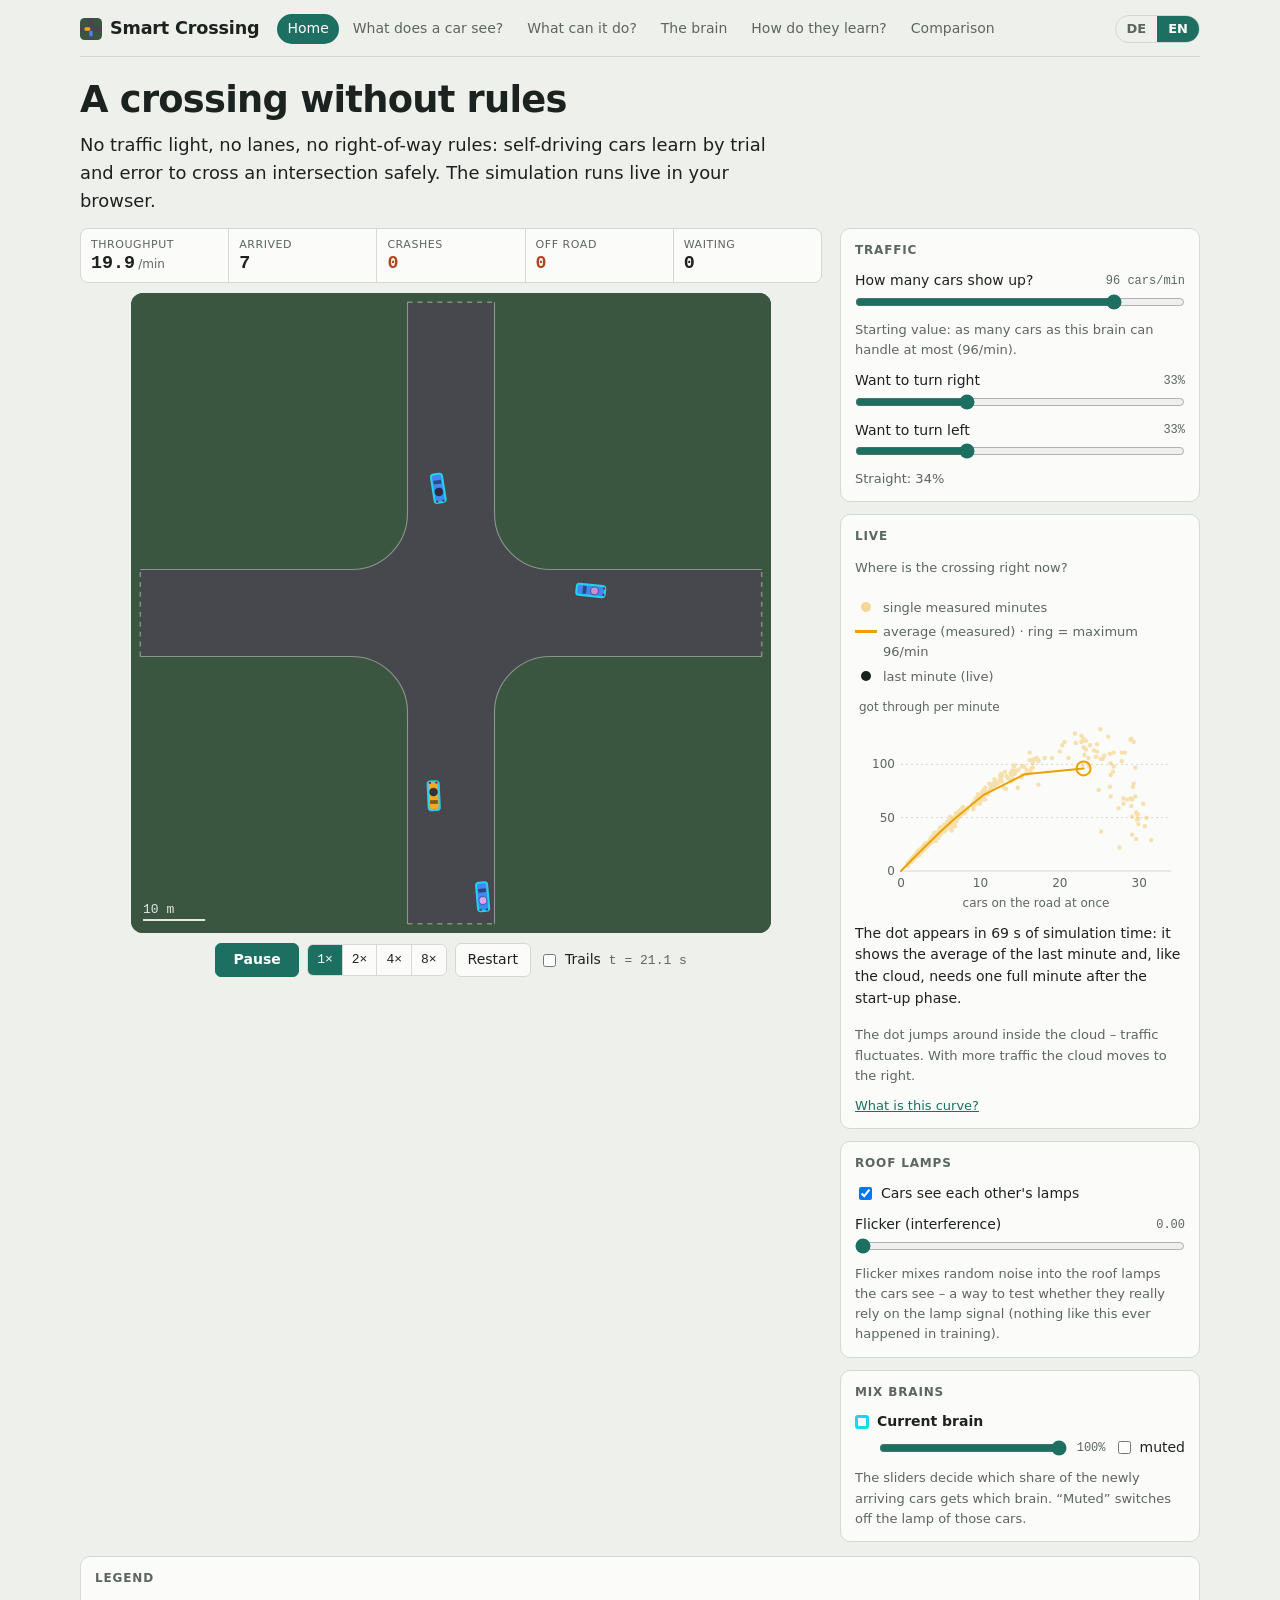
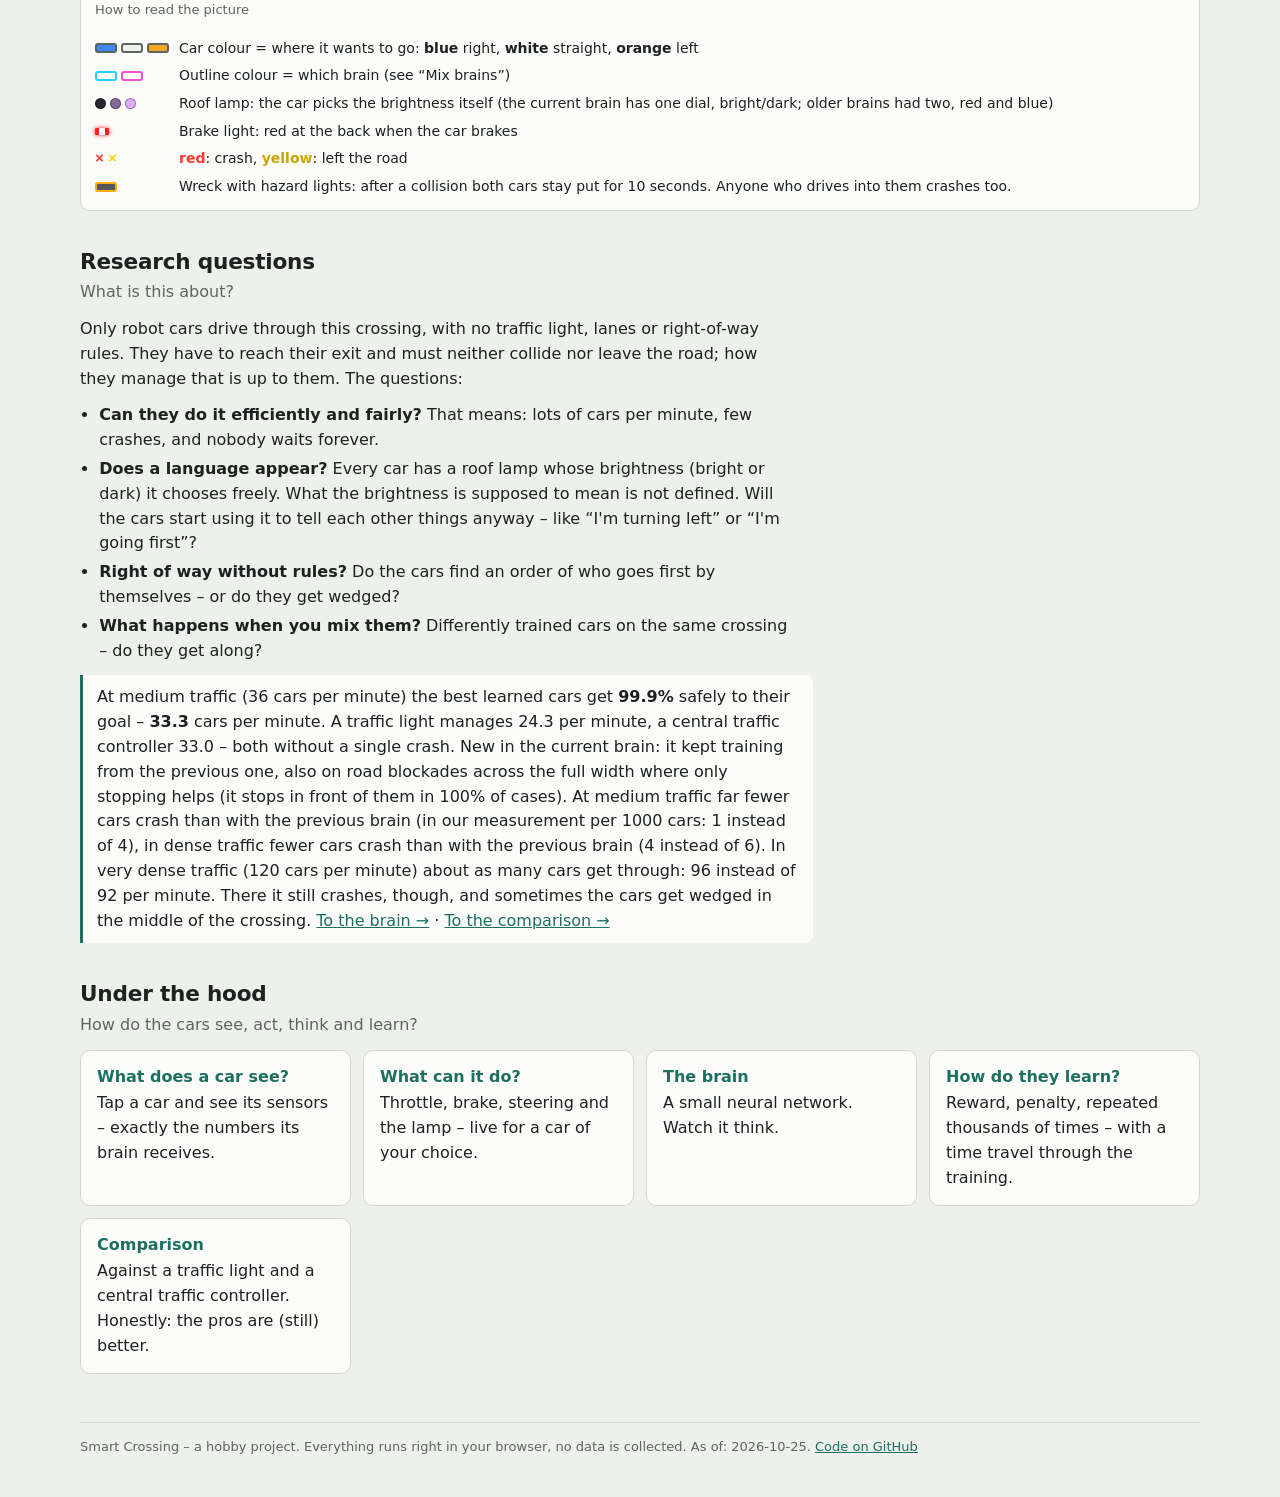
==== site/public/index.html @ 43764f11 "Docs: GRU memory in PLAN (architecture, roadmap B status); site/public rebuilt (memory code in sim.j" ====
<!doctype html>
<html lang="de">
<head>
<meta charset="utf-8">
<meta name="viewport" content="width=device-width, initial-scale=1, viewport-fit=cover">
<title data-i18n="idx.smart-crossing">Smart Crossing</title>
<meta data-i18n-attr="content=idx.meta-eine-kreuzung-ohne" name="description" content="Eine Kreuzung ohne Ampel, ohne Spuren, ohne Regeln: selbstfahrende Autos lernen, wie man heil durchkommt. Live im Browser.">
<link rel="icon" href="favicon.svg" type="image/svg+xml">
<link rel="stylesheet" href="css/site.css?v=57e10591">
</head>
<body data-page="start">
<div class="wrap">
<header class="top"><a class="brand" href="index.html"><svg viewBox="0 0 24 24" aria-hidden="true"><rect width="24" height="24" rx="5" fill="#3b5640"/><path d="M9 0h6v24H9zM0 9h24v6H0z" fill="#46484d"/><rect x="5" y="10.2" width="6" height="3.6" rx="1" fill="#f5a623"/><rect x="10.2" y="14" width="3.6" height="6" rx="1" fill="#4287f5"/></svg>Smart Crossing</a><nav class="nav" aria-label="Seiten" data-i18n-attr="aria-label=nav.aria"><a href="index.html" aria-current="page" data-i18n="nav.index">Start</a><a href="sehen.html" data-i18n="nav.sehen">Was sieht ein Auto?</a><a href="tun.html" data-i18n="nav.tun">Was kann es tun?</a><a href="gehirn.html" data-i18n="nav.gehirn">Das Gehirn</a><a href="lernen.html" data-i18n="nav.lernen">Wie lernen sie?</a><a href="vergleich.html" data-i18n="nav.vergleich">Vergleich</a></nav><div class="lang" role="group" aria-label="Sprache / Language"><button type="button" data-lang="de" aria-pressed="true" lang="de">DE</button><button type="button" data-lang="en" aria-pressed="false" lang="en">EN</button></div></header>
<h1 data-i18n="idx.eine-kreuzung-ohne-regeln">Eine Kreuzung ohne Regeln</h1>
<p data-i18n="idx.keine-ampel-keine-fahrspuren" class="lead">Keine Ampel, keine Fahrspuren, keine Vorfahrtsregeln: Selbstfahrende Autos lernen durch Ausprobieren,
eine Kreuzung heil zu überqueren. Die Simulation läuft live in deinem Browser.</p>

<div class="sim-layout">
  <section data-i18n-attr="aria-label=idx.aria-live-simulation" id="stage" aria-label="Live-Simulation"></section>
  <aside class="panel">
    <div class="group">
      <h3 data-i18n="idx.verkehr">Verkehr</h3>
      <div class="ctl"><label data-i18n="idx.wie-viele-autos-kommen" for="demand">Wie viele Autos kommen?</label><output id="demand-o" for="demand"></output>
        <input type="range" id="demand" min="0" max="0.5" step="0.01" value="0.24"></div>
      <p class="hint" id="demand-opt" hidden></p>
      <div class="ctl"><label data-i18n="idx.wollen-rechts-abbiegen" for="pright">Wollen rechts abbiegen</label><output id="pright-o" for="pright"></output>
        <input type="range" id="pright" min="0" max="100" step="1" value="33"></div>
      <div class="ctl"><label data-i18n="idx.wollen-links-abbiegen" for="pleft">Wollen links abbiegen</label><output id="pleft-o" for="pleft"></output>
        <input type="range" id="pleft" min="0" max="100" step="1" value="33"></div>
      <p class="hint" id="pstraight"></p>
    </div>
    <div class="group" id="fd-live">
      <h3 data-i18n="idx.fd-title">Live</h3>
<p class="sub" data-i18n="idx.fd-sub">Wo steht die Kreuzung gerade?</p>
      <div class="chart-legend fd-legend">
        <span><i class="fd-key-cloud"></i><span data-i18n="idx.fd-leg-cloud">einzelne gemessene Minuten</span></span>
        <span><i class="line-key fd-key-line"></i><span class="fd-leg-text"><span data-i18n="idx.fd-leg-line">Durchschnitt (gemessen)</span><span id="fd-max"></span></span></span>
        <span><i class="fd-key-dot"></i><span data-i18n="idx.fd-leg-dot">letzte Minute (live)</span></span>
      </div>
      <div id="fd-mini"></div>
      <p class="fd-now" id="fd-now" aria-live="off"></p>
      <p data-i18n="idx.fd-hint" class="hint">Der Punkt springt innerhalb der Wolke – Verkehr schwankt. Mit mehr Verkehr wandert die Wolke nach rechts.</p>
      <p class="hint"><a data-i18n="idx.fd-link" href="vergleich.html#fundamental">Was ist das für eine Kurve?</a></p>
    </div>
    <div class="group">
      <h3 data-i18n="idx.dachlampen">Dachlampen</h3>
      <label class="toggle"><input type="checkbox" id="sigon" checked> <span data-i18n="idx.autos-sehen-die-lampen">Autos sehen die Lampen der anderen</span></label>
      <div class="ctl"><label data-i18n="idx.flackern-stoerung" for="noise">Flackern (Störung)</label><output id="noise-o" for="noise"></output>
        <input type="range" id="noise" min="0" max="1" step="0.05" value="0"></div>
      <p data-i18n="idx.flackern-mischt-zufaelliges-rauschen" class="hint">Flackern mischt zufälliges Rauschen in die Dachlampen, die die Autos sehen – so lässt sich testen, ob sie sich wirklich auf das Lampensignal verlassen (im Training kam so etwas nie vor).</p>
    </div>
    <div class="group">
      <h3 data-i18n="idx.gehirne-mischen">Gehirne mischen</h3>
      <div id="types"></div>
      <p data-i18n="idx.die-regler-bestimmen-welcher" class="hint">Die Regler bestimmen, welcher Anteil der neu ankommenden Autos welches Gehirn bekommt. „Stumm“ schaltet die Lampe dieser Autos aus.</p>
    </div>
  </aside>
</div>

<div class="group" style="margin-top:6px">
  <h3 data-i18n="idx.so-liest-du-das">Legende</h3>
<p class="sub" data-i18n="idx.legende-sub">So liest du das Bild</p>
  <div class="legend">
    <span class="key"><span class="carkey" style="background:#4287f5"></span><span class="carkey" style="background:#f0f0f0"></span><span class="carkey" style="background:#f5a623"></span></span>
    <span data-i18n="idx.farbe-des-autos-wohin">Farbe des Autos = wohin es will: <b>blau</b> rechts, <b>weiß</b> geradeaus, <b>orange</b> links</span>
    <span class="key"><span class="carkey" style="background:transparent;border-color:#22d3ee"></span><span class="carkey" style="background:transparent;border-color:#ef4fd0"></span></span>
    <span data-i18n="idx.rahmenfarbe-welches-gehirn-siehe">Rahmenfarbe = welches Gehirn (siehe „Gehirne mischen“)</span>
    <span class="key"><span class="lamp" style="background:rgb(40,40,50)"></span><span class="lamp" style="background:rgb(133,105,153)"></span><span class="lamp" style="background:rgb(225,170,255)"></span></span>
    <span data-i18n="idx.dachlampe-helligkeit-waehlt-das">Dachlampe: Helligkeit wählt das Auto selbst (das aktuelle Gehirn hat einen Regler, hell/dunkel; ältere Gehirne hatten zwei, rot und blau)</span>
    <span class="key"><span class="brakekey"></span></span>
    <span data-i18n="idx.bremslicht-hinten-rot-wenn">Bremslicht: hinten rot, wenn das Auto bremst</span>
    <span class="key"><span class="xmark" style="color:#ff3b30">×</span><span class="xmark" style="color:#ffd60a">×</span></span>
    <span data-i18n="idx.rot-unfall-gelb-von"><b style="color:#ff3b30">rot</b>: Unfall, <b style="color:#c9a400">gelb</b>: von der Straße abgekommen</span>
    <span class="key"><span class="carkey" style="background:#55575c;border-color:#ffab00"></span></span>
    <span data-i18n="idx.wrack-mit-warnblinker-nach">Wrack mit Warnblinker: Nach einem Zusammenstoß bleiben beide Autos 10 Sekunden stehen. Wer hineinfährt, hat selbst einen Unfall.</span>
  </div>
</div>

<h2 data-i18n="idx.worum-geht-s">Forschungsfragen</h2>
<p class="sub" data-i18n="idx.worum-sub">Worum geht es hier?</p>
<p data-i18n="idx.stell-dir-vor-an">Hier fahren ausschließlich Roboterautos durch eine Kreuzung, ohne Ampel, Fahrspuren und Vorfahrtsregeln.
Sie müssen an ihrer Ausfahrt ankommen und dürfen weder zusammenstoßen noch von der Straße abkommen; wie sie das schaffen, entscheiden sie selbst.
Die Fragen dazu:</p>
<ul class="plain">
  <li data-i18n="idx.schaffen-sie-das-effizient"><b>Schaffen sie das effizient und fair?</b> Also: viele Autos pro Minute, wenig Unfälle, und niemand muss ewig warten.</li>
  <li data-i18n="idx.entsteht-eine-sprache-jedes"><b>Entsteht eine Sprache?</b> Jedes Auto hat eine Dachlampe, deren Helligkeit (hell oder dunkel) es frei wählt. Was die Helligkeit bedeuten soll, ist nicht festgelegt.
    Fangen die Autos trotzdem an, sich damit etwas mitzuteilen – etwa „ich biege links ab“ oder „ich fahre zuerst“?</li>
  <li data-i18n="idx.vorfahrt-ohne-regeln-finden"><b>Vorfahrt ohne Regeln?</b> Finden die Autos selbst eine Reihenfolge, wer zuerst fährt – oder verkeilen sie sich?</li>
  <li data-i18n="idx.was-passiert-beim-mischen"><b>Was passiert beim Mischen?</b> Verschieden trainierte Autos auf derselben Kreuzung – vertragen sie sich?</li>
</ul>

<div data-i18n="idx.die-autos-lernen-noch" class="note" id="status">Die Autos lernen noch.</div>

<h2 data-i18n="idx.schau-unter-die-haube">Unter der Haube</h2>
<p class="sub" data-i18n="idx.haube-sub">Wie sehen, handeln, denken und lernen die Autos?</p>
<div class="cards">
  <a data-i18n="idx.was-sieht-ein-auto" class="card" href="sehen.html"><b>Was sieht ein Auto?</b>Tippe ein Auto an und sieh seine Sensoren – genau die Zahlen, die sein Gehirn bekommt.</a>
  <a data-i18n="idx.was-kann-es-tun" class="card" href="tun.html"><b>Was kann es tun?</b>Gas, Bremse, Lenkung und die Lampe – live für ein Auto deiner Wahl.</a>
  <a data-i18n="idx.das-gehirn-ein-kleines" class="card" href="gehirn.html"><b>Das Gehirn</b>Ein kleines neuronales Netz. Sieh zu, wie es denkt.</a>
  <a data-i18n="idx.wie-lernen-sie-belohnung" class="card" href="lernen.html"><b>Wie lernen sie?</b>Belohnung, Strafe, tausendfach wiederholt – mit Zeitreise durchs Training.</a>
  <a data-i18n="idx.vergleich-gegen-ampel-und" class="card" href="vergleich.html"><b>Vergleich</b>Gegen Ampel und zentralen Verkehrsrechner. Ehrlich: Die Profis sind (noch) besser.</a>
</div>
<footer data-i18n="footer">Smart Crossing – ein Hobbyprojekt. Alles läuft direkt in deinem Browser, es werden keine Daten gesammelt. Stand: 2026-10-25. <a href="https://github.com/Sipsipl/smartcrossing">Code auf GitHub</a></footer>
</div>
<script src="data/site-data.js?v=57e10591"></script>
<script src="js/i18n-de.js?v=57e10591"></script>
<script src="js/i18n-en.js?v=57e10591"></script>
<script src="js/i18n.js?v=57e10591"></script>
<script src="js/sim-config.js?v=57e10591"></script>
<script src="js/sim.js?v=57e10591"></script>
<script src="js/crossing.js?v=57e10591"></script>
<script src="js/charts.js?v=57e10591"></script>
<script src="js/fdwindow.js?v=57e10591"></script>
<script src="js/pages.js?v=57e10591"></script>
</body>
</html>
---- site/public/css/site.css ----
/* Smart Crossing website. Plain CSS, system fonts, light + dark. */
:root {
  --bg: #eef0ec;
  --panel: #fbfcfa;
  --fg: #1c221f;
  --muted: #5b665f;
  --line: #d3d9d3;
  --accent: #1d6f62;
  --accent-ink: #ffffff;
  --chip: #e2e7e1;
  --warn: #b4441c;
  --good: #1d7a3a;
  --pos: #2a7fd4;   /* positive activation / weight */
  --neg: #d9731a;   /* negative activation / weight */
  --c1: #2a78d6; --c2: #eb6834; --c3: #1baf7a; --c4: #eda100; --c5: #8a8f8c;
  --font-ui: ui-sans-serif, system-ui, -apple-system, "Segoe UI", Roboto, "Helvetica Neue", Arial, sans-serif;
  --font-num: ui-monospace, "SF Mono", SFMono-Regular, Menlo, Consolas, "Liberation Mono", monospace;
  color-scheme: light;
}
@media (prefers-color-scheme: dark) {
  :root:not([data-theme="light"]) {
    --bg: #121614; --panel: #1a1f1c; --fg: #e3e8e4; --muted: #95a39a; --line: #2b332e;
    --accent: #4fbfa9; --accent-ink: #0d1412; --chip: #252c28; --warn: #f08a5d; --good: #5fcf86;
    --pos: #5aa9ff; --neg: #ff9f4a;
    --c1: #3987e5; --c2: #d95926; --c3: #199e70; --c4: #c98500; --c5: #8a948e;
    color-scheme: dark;
  }
}
:root[data-theme="dark"] {
  --bg: #121614; --panel: #1a1f1c; --fg: #e3e8e4; --muted: #95a39a; --line: #2b332e;
  --accent: #4fbfa9; --accent-ink: #0d1412; --chip: #252c28; --warn: #f08a5d; --good: #5fcf86;
  --pos: #5aa9ff; --neg: #ff9f4a;
  --c1: #3987e5; --c2: #d95926; --c3: #199e70; --c4: #c98500; --c5: #8a948e;
  color-scheme: dark;
}
* { box-sizing: border-box; }
html, body { margin: 0; }
body {
  background: var(--bg); color: var(--fg); font: 16px/1.55 var(--font-ui);
  padding-inline: 16px; padding-block: 0 40px; overflow-x: hidden;
}
a { color: var(--accent); }
.wrap { max-width: 1120px; margin: 0 auto; }
.top { display: flex; flex-wrap: wrap; align-items: center; gap: 6px 18px; padding: 14px 0 12px; border-bottom: 1px solid var(--line); margin-bottom: 22px; }
.brand { font-weight: 700; font-size: 1.1rem; color: var(--fg); text-decoration: none; letter-spacing: -0.01em; display: inline-flex; align-items: center; gap: 8px; }
.brand svg { width: 22px; height: 22px; }
.nav { display: flex; flex-wrap: wrap; gap: 4px; }
.nav a { color: var(--muted); text-decoration: none; padding: 4px 10px; border-radius: 999px; font-size: 14px; white-space: nowrap; }
.nav a:hover { color: var(--fg); background: var(--chip); }
.nav a[aria-current="page"] { background: var(--accent); color: var(--accent-ink); }
.lang { margin-left: auto; order: 2; display: inline-flex; border: 1px solid var(--line); border-radius: 999px; overflow: hidden; }
.lang button { font: inherit; font-size: 13px; font-weight: 600; padding: 3px 11px; border: 0; background: transparent; color: var(--muted); cursor: pointer; }
.lang button:hover { color: var(--fg); background: var(--chip); }
.lang button[aria-pressed="true"] { background: var(--accent); color: var(--accent-ink); }
.lang button:focus-visible { outline: 2px solid var(--accent); outline-offset: -2px; }
@media (max-width: 1000px) { .lang { order: 1; } .nav { order: 2; flex-basis: 100%; } }
h1 { font-size: clamp(1.6rem, 4vw, 2.3rem); line-height: 1.15; margin: 0 0 10px; letter-spacing: -0.02em; text-wrap: balance; }
h2 { font-size: 1.35rem; margin: 34px 0 10px; letter-spacing: -0.01em; text-wrap: balance; }
h3 { font-size: 1.05rem; margin: 18px 0 6px; }
/* short heading + grey one-line subtitle below it (h2 or panel h3 followed by p.sub) */
p.sub { font-size: 1rem; font-weight: 400; font-style: normal; color: var(--muted); margin: 0 0 12px; max-width: 70ch; }
h2:has(+ p.sub) { margin-bottom: 2px; }
.group > h3 + p.sub { font-size: 13px; margin: 2px 0 8px; }
p { margin: 0 0 12px; max-width: 70ch; }
.lead { font-size: 1.12rem; color: var(--fg); max-width: 62ch; }
.muted { color: var(--muted); }
.small { font-size: 14px; }
ul.plain { padding-left: 1.2em; margin: 0 0 12px; max-width: 70ch; }
ul.plain li { margin: 4px 0; }
.card { background: var(--panel); border: 1px solid var(--line); border-radius: 10px; padding: 14px 16px; }
.cards { display: grid; grid-template-columns: repeat(auto-fill, minmax(min(100%, 240px), 1fr)); gap: 12px; margin: 12px 0; }
.cards a.card { text-decoration: none; color: var(--fg); display: block; }
.cards a.card:hover { border-color: var(--accent); }
.cards a.card b { display: block; margin-bottom: 2px; color: var(--accent); }
.note { border-left: 3px solid var(--accent); background: var(--panel); padding: 10px 14px; border-radius: 0 8px 8px 0; margin: 12px 0; max-width: 72ch; }
.note.warn { border-left-color: var(--warn); }
footer { margin-top: 48px; padding-top: 14px; border-top: 1px solid var(--line); color: var(--muted); font-size: 13px; }

/* ---------------------------------------------------------------- live sim */
.sim-layout { display: grid; grid-template-columns: minmax(0, 1fr) 360px; gap: 18px; align-items: start; margin: 14px 0; }
.sim-layout.wide-panel { grid-template-columns: minmax(0, 1fr) minmax(0, 1.05fr); }
@media (max-width: 900px) { .sim-layout, .sim-layout.wide-panel { grid-template-columns: minmax(0, 1fr); } }
.stage { display: grid; gap: 10px; min-width: 0; }
.canvas-box { position: relative; width: 100%; max-width: min(640px, calc(100vh - 150px)); min-width: min(100%, 300px); aspect-ratio: 1; justify-self: center; border-radius: 12px; overflow: hidden; background: #3b5640; touch-action: manipulation; }
.canvas-box canvas { display: block; width: 100%; height: 100%; cursor: pointer; }
.canvas-hint { position: absolute; left: 10px; top: 10px; background: rgba(0, 0, 0, 0.55); color: #fff; font-size: 13px; padding: 4px 9px; border-radius: 6px; pointer-events: none; transition: opacity 0.4s; }
.stats { display: grid; grid-template-columns: repeat(5, minmax(0, 1fr)); gap: 1px; background: var(--line); border: 1px solid var(--line); border-radius: 8px; overflow: hidden; }
@media (max-width: 560px) { .stats { grid-template-columns: repeat(3, minmax(0, 1fr)); } .stats .stat:nth-child(n+4) { display: none; } }
.stat { background: var(--panel); padding: 7px 10px; min-width: 0; }
.stat .k { font-size: 11px; text-transform: uppercase; letter-spacing: 0.05em; color: var(--muted); white-space: nowrap; overflow: hidden; text-overflow: ellipsis; }
.stat .v { font: 600 1.15rem/1.2 var(--font-num); font-variant-numeric: tabular-nums; }
.stat .u { font: 12px var(--font-ui); color: var(--muted); margin-left: 3px; }
.stat.bad .v { color: var(--warn); }
.transport { display: flex; flex-wrap: wrap; align-items: center; gap: 8px; justify-content: center; font-size: 14px; }
button { font: inherit; cursor: pointer; }
.btn { border: 1px solid var(--line); background: var(--panel); color: var(--fg); padding: 5px 12px; border-radius: 6px; font-size: 14px; }
.btn:hover { border-color: var(--muted); }
.btn.primary { background: var(--accent); color: var(--accent-ink); border-color: var(--accent); min-width: 84px; font-weight: 600; }
:focus-visible { outline: 2px solid var(--accent); outline-offset: 2px; }
.seg { display: inline-flex; border: 1px solid var(--line); border-radius: 6px; overflow: hidden; }
.seg input { position: absolute; opacity: 0; pointer-events: none; }
.seg label { padding: 5px 9px; background: var(--panel); border-left: 1px solid var(--line); font-family: var(--font-num); font-size: 13px; cursor: pointer; }
.seg label:first-of-type { border-left: 0; }
.seg input:checked + label { background: var(--accent); color: var(--accent-ink); }
.seg input:focus-visible + label { outline: 2px solid var(--accent); outline-offset: -2px; }
.clock { font: 13px var(--font-num); color: var(--muted); font-variant-numeric: tabular-nums; min-width: 8ch; }
.toggle { display: inline-flex; align-items: center; gap: 6px; color: var(--fg); font-size: 14px; cursor: pointer; }
.panel { display: grid; gap: 12px; min-width: 0; }
.group { background: var(--panel); border: 1px solid var(--line); border-radius: 10px; padding: 12px 14px; display: grid; gap: 10px; min-width: 0; }
.group > h3, .group-title { font-size: 12px; text-transform: uppercase; letter-spacing: 0.07em; color: var(--muted); margin: 0; font-weight: 600; }
.ctl { display: grid; grid-template-columns: minmax(0, 1fr) auto; gap: 2px 8px; align-items: center; font-size: 14px; }
.ctl output { font: 12px var(--font-num); color: var(--muted); font-variant-numeric: tabular-nums; }
.ctl input[type="range"] { grid-column: 1 / -1; width: 100%; accent-color: var(--accent); margin: 0; }
.hint { font-size: 13px; color: var(--muted); margin: 0; }
.type { display: grid; grid-template-columns: 14px minmax(0, 1fr); gap: 4px 8px; align-items: center; padding-top: 8px; border-top: 1px solid var(--line); font-size: 14px; }
.type:first-of-type { border-top: 0; padding-top: 0; }
.swatch { width: 14px; height: 14px; border-radius: 3px; border: 3px solid; background: transparent; }
.tname { font-weight: 600; overflow: hidden; text-overflow: ellipsis; white-space: nowrap; }
.type .row2 { grid-column: 2 / -1; display: flex; align-items: center; gap: 8px; }
.type input[type="range"] { flex: 1; min-width: 0; accent-color: var(--accent); }
.type output { font: 12px var(--font-num); color: var(--muted); width: 4ch; text-align: right; }
.type .meta { grid-column: 2 / -1; font: 12px var(--font-num); color: var(--muted); }
.legend { display: grid; grid-template-columns: auto minmax(0, 1fr); gap: 6px 10px; align-items: center; font-size: 14px; }
.key { display: inline-flex; gap: 4px; align-items: center; }
.carkey { width: 22px; height: 10px; border-radius: 3px; display: inline-block; border: 2px solid var(--muted); }
.lamp { width: 11px; height: 11px; border-radius: 50%; display: inline-block; border: 1px solid rgba(0,0,0,0.35); vertical-align: -1px; }
.brakekey { width: 14px; height: 7px; display: inline-block; vertical-align: 0; background: linear-gradient(90deg, #ff1f1f 0 30%, transparent 30% 70%, #ff1f1f 70%); box-shadow: 0 0 4px #ff2a2a; border-radius: 1px; }
.xmark { font: 700 15px var(--font-num); line-height: 1; }
.line-key { display: inline-block; width: 22px; height: 0; border-top: 3px solid; vertical-align: middle; }
.line-key.dash { border-top-style: dashed; }

/* ---------------------------------------------------------------- selected car panels */
.sel-head { display: flex; align-items: center; gap: 10px; flex-wrap: wrap; }
.sel-head .carbadge { width: 30px; height: 14px; border-radius: 4px; border: 3px solid; flex: none; }
.sel-head b { font-size: 15px; }
.fate { font-size: 13px; color: var(--muted); min-height: 1.2em; }
.fate.ok { color: var(--good); } .fate.bad { color: var(--warn); }
.obs-grid { display: grid; gap: 10px; }
.obs-group { display: grid; gap: 3px; }
.obs-group .gname { font-size: 13px; font-weight: 650; display: flex; align-items: baseline; gap: 6px; }
.obs-group .gname .n { font: 11px var(--font-num); color: var(--muted); font-weight: 400; }
.orow { display: grid; grid-template-columns: minmax(0, 1fr) 76px 64px; gap: 8px; align-items: center; font-size: 13px; }
.orow .lab { overflow: hidden; text-overflow: ellipsis; white-space: nowrap; color: var(--muted); }
.orow .val { font: 12px var(--font-num); text-align: right; font-variant-numeric: tabular-nums; white-space: nowrap; }
.mini { position: relative; height: 8px; background: var(--chip); border-radius: 4px; overflow: hidden; }
.mini i { position: absolute; top: 0; bottom: 0; background: var(--accent); }
.mini::after { content: ""; position: absolute; left: 50%; top: 0; bottom: 0; width: 1px; background: var(--muted); opacity: 0.6; }
.ntable { width: 100%; border-collapse: collapse; font-size: 12.5px; table-layout: fixed; }
.ntable th, .ntable td { padding: 3px 4px; text-align: right; border-bottom: 1px solid var(--line); font-variant-numeric: tabular-nums; overflow: hidden; text-overflow: ellipsis; white-space: nowrap; }
.ntable th:first-child, .ntable td:first-child { text-align: left; color: var(--muted); width: 44%; }
.ntable td { font-family: var(--font-num); font-size: 11.5px; }
.ntable td.none { color: var(--muted); }
.orow.unused, .ntable tr.unused { opacity: 0.5; }
.orow.unused .small { color: var(--muted); font-size: 11px; white-space: nowrap; }
.unseen { display: grid; gap: 6px; font-size: 14px; }
.unseen div { display: grid; grid-template-columns: 22px 1fr; gap: 6px; }
.unseen .x { color: var(--warn); font-weight: 700; }

/* output bars */
.outs { display: grid; gap: 14px; }
.out .top-row { display: flex; justify-content: space-between; align-items: baseline; gap: 8px; font-size: 14px; }
.out .top-row b { font-weight: 650; }
.out .phys { font: 12px var(--font-num); color: var(--muted); text-align: right; }
.bar { position: relative; height: 22px; background: var(--chip); border-radius: 6px; overflow: hidden; margin-top: 4px; }
.bar i { position: absolute; top: 0; bottom: 0; background: var(--accent); border-radius: 2px; }
.bar::after { content: ""; position: absolute; left: 50%; top: 0; bottom: 0; width: 2px; margin-left: -1px; background: var(--fg); opacity: 0.35; }
.bar .tick { position: absolute; top: -2px; bottom: -2px; width: 3px; margin-left: -1.5px; background: var(--fg); border-radius: 2px; }
.bar-ends { display: flex; justify-content: space-between; font-size: 11.5px; color: var(--muted); margin-top: 2px; }
.lampbox { display: flex; align-items: center; gap: 10px; font-size: 14px; }
.lampbox .big { width: 34px; height: 34px; border-radius: 50%; border: 2px solid rgba(0,0,0,0.35); flex: none; }
canvas.hist { width: 100%; height: 120px; display: block; }

/* brain */
.brain-box { position: relative; width: 100%; }
.brain-box canvas { width: 100%; display: block; }
.tip { font: 13px var(--font-num); color: var(--muted); min-height: 1.4em; }

/* charts */
.chart { width: 100%; height: auto; display: block; overflow: visible; }
.chart text { fill: var(--muted); font: 12px var(--font-ui); }
.chart .axis { stroke: var(--line); }
.chart .grid { stroke: var(--line); stroke-dasharray: 2 3; }
.chart .sep { stroke: var(--muted); stroke-dasharray: 3 3; opacity: 0.7; }
.chart .sep-label { font-size: 11px; }
.chart-legend { display: flex; flex-wrap: wrap; gap: 6px 16px; font-size: 14px; margin: 6px 0 2px; }
.chart-legend span { display: inline-flex; align-items: center; gap: 6px; }
.tablewrap { overflow-x: auto; max-width: 100%; }
table.data { border-collapse: collapse; font-size: 14px; min-width: 100%; }
table.data th, table.data td { padding: 6px 10px; border-bottom: 1px solid var(--line); text-align: right; white-space: nowrap; font-variant-numeric: tabular-nums; }
table.data th:first-child, table.data td:first-child { text-align: left; }
table.data thead th { font-size: 12px; text-transform: uppercase; letter-spacing: 0.05em; color: var(--muted); font-weight: 600; }
table.data tr.grp th { text-align: left; font-size: 13px; font-weight: 650; padding-top: 12px; }

/* time travel */
.tt { display: grid; gap: 8px; }
.tt input[type="range"] { width: 100%; accent-color: var(--accent); }
.tt-ticks { display: flex; justify-content: space-between; font: 12px var(--font-num); color: var(--muted); }
.tt-ticks button { border: 0; background: none; color: inherit; padding: 2px; font: inherit; }
.tt-ticks button[aria-pressed="true"] { color: var(--accent); font-weight: 700; }
.tt-now { font-size: 15px; }
.tt-now b { color: var(--accent); }
.method-tabs { display: inline-flex; gap: 6px; flex-wrap: wrap; }

/* diagrams */
.diagram { width: 100%; max-width: 640px; height: auto; display: block; margin: 8px 0 14px; }
.diagram text { fill: var(--fg); font: 15px var(--font-ui); }
.diagram .sub { fill: var(--muted); font-size: 12.5px; }
.diagram .box { fill: var(--panel); stroke: var(--line); stroke-width: 1.5; }
.diagram .arrow { stroke: var(--accent); stroke-width: 2.5; fill: none; }
.diagram .head { fill: var(--accent); }
.two { display: grid; grid-template-columns: repeat(auto-fit, minmax(min(100%, 320px), 1fr)); gap: 16px; }

.chart-wrap { position: relative; }
.chart-tip { position: absolute; pointer-events: none; background: var(--panel); border: 1px solid var(--line); border-radius: 6px; padding: 5px 8px; font-size: 13px; box-shadow: 0 2px 8px rgba(0,0,0,0.12); white-space: nowrap; display: none; z-index: 2; }
.chart-tip .row { display: flex; gap: 6px; align-items: center; }
.chart-tip i { width: 10px; height: 3px; display: inline-block; }

.narrow-only { display: none; }
@media (max-width: 560px) { .wide-only { display: none; } .narrow-only { display: block; max-width: 340px; } }

/* side-by-side replays ("Vergleich") */
.rp-ctl { display: flex; flex-wrap: wrap; gap: 8px; align-items: center; margin: 8px 0 10px; font-size: 14px; }
.rp-grid { display: grid; grid-template-columns: repeat(3, minmax(0, 1fr)); gap: 10px; }
.rp { margin: 0; min-width: 0; display: grid; gap: 4px; align-content: start; }
.rp-box { position: relative; width: 100%; aspect-ratio: 1; border-radius: 10px; overflow: hidden; background: #3b5640; }
.rp-box canvas { display: block; width: 100%; height: 100%; }
.rp-name { font-weight: 650; font-size: 14px; overflow-wrap: anywhere; hyphens: auto; }
.rp-stats { display: flex; flex-wrap: wrap; gap: 0 10px; font-size: 13px; color: var(--muted); }
.rp-stats b { font: 600 15px var(--font-num); color: var(--fg); font-variant-numeric: tabular-nums; }
.rp-stats .bad.on b { color: var(--warn); }
@media (max-width: 560px) { .rp-grid { gap: 6px; } .rp-name { font-size: 13px; } .rp-stats { font-size: 12px; } }

/* learning curve: numbered phase markers */
.chart .phase circle { fill: var(--panel); stroke: var(--fg); stroke-width: 1.5; }
.chart .phase text { fill: var(--fg); font: 700 11px var(--font-ui); }
ol.phases { list-style: none; padding: 0; margin: 6px 0 12px; max-width: 72ch; display: grid; gap: 4px; }
ol.phases li { display: grid; grid-template-columns: 22px minmax(0, 1fr); gap: 6px; align-items: baseline; }
ol.phases .num { display: inline-grid; place-items: center; width: 19px; height: 19px; border-radius: 50%; border: 1.5px solid var(--fg); font: 700 11px var(--font-ui); }
.num-inline { display: inline-grid; place-items: center; width: 17px; height: 17px; border-radius: 50%; border: 1.5px solid currentColor; font: 700 10.5px var(--font-ui); vertical-align: 1px; }
.chart .band { fill: var(--fg); opacity: 0.045; }
.chart .band-label { font-size: 12px; font-weight: 600; }
ol.phases li.world { display: block; font-weight: 650; margin-top: 6px; color: var(--muted); }

/* reward scale (lernen.html) */
.reward { max-width: 720px; }
#reward-note { max-width: 70ch; }
.rw-row { display: grid; grid-template-columns: minmax(0, 15em) 1fr 8em; gap: 4px 10px; align-items: center; padding: 5px 0; border-bottom: 1px solid var(--line); }
.rw-row .lbl { font-size: 14px; }
.rw-row .lbl small { display: block; color: var(--muted); font-size: 12px; }
.rw-row .val { font-family: var(--font-num); font-size: 13px; text-align: right; white-space: nowrap; }
.rw-track { position: relative; height: 16px; }
.rw-track::before { content: ""; position: absolute; top: -3px; bottom: -3px; left: var(--zero); width: 1px; background: var(--muted); }
.rw-bar { position: absolute; top: 2px; height: 12px; border-radius: 3px; }
.rw-bar.pos { background: var(--good); } .rw-bar.neg { background: var(--warn); }
.rw-bar.soft { opacity: 0.45; }
.rw-bar.help { background: repeating-linear-gradient(45deg, var(--good) 0 3px, transparent 3px 6px); border: 1px solid var(--good); }
.rw-row .val.pos { color: var(--good); } .rw-row .val.neg { color: var(--warn); }
.rw-ex { display: grid; grid-template-columns: repeat(auto-fit, minmax(min(100%, 280px), 1fr)); gap: 12px; margin-top: 14px; }
.rw-ex .card { padding: 10px 14px; }
.rw-ex h3 { margin: 0 0 6px; font-size: 15px; }
.rw-ex .ln { display: flex; justify-content: space-between; gap: 10px; font-size: 14px; padding: 2px 0; }
.rw-ex .ln span:last-child { font-family: var(--font-num); }
.rw-ex .ln.tot { border-top: 1px solid var(--fg); margin-top: 4px; padding-top: 4px; font-weight: 700; }
.rw-ex .pos { color: var(--good); } .rw-ex .neg { color: var(--warn); }
@media (max-width: 560px) {
  .rw-row { grid-template-columns: 1fr 8em; }
  .rw-row .rw-track { grid-column: 1 / -1; grid-row: 2; }
  .rw-row .val { grid-row: 1; grid-column: 2; }
}

/* "Das Gehirn": set / attention brain diagram (brain.js SetView) and the brain picker */
.setnet { display: block; margin: 0 auto; max-width: 100%; touch-action: manipulation; }
.setnet text { font-family: ui-sans-serif, system-ui, sans-serif; user-select: none; }
.setnet text.halo { paint-order: stroke; stroke: var(--panel); stroke-width: 4px; stroke-linejoin: round; }
.setnet [data-id] { cursor: pointer; }
.brain-pick { display: flex; flex-wrap: wrap; align-items: center; gap: 8px; margin: 6px 0 0; }
.legend [hidden], .brain-pick[hidden], #setnet[hidden] { display: none !important; }

/* /gehirn: enlarged network (default on wide screens; the toggle goes back to the side-by-side layout) */
.brain-head { display: flex; align-items: center; justify-content: space-between; gap: 10px; flex-wrap: wrap; }
.brain-head #selhead { min-width: 0; flex: 1; }
#brain-big { display: none; }
@media (min-width: 901px) { #brain-big { display: inline-block; } }
@media (min-width: 901px) {
  .sim-layout.big, .sim-layout.wide-panel.big { grid-template-columns: minmax(0, 1fr); }
  .sim-layout.big #stage { max-width: 760px; margin: 0 auto; width: 100%; }
}

/* fundamental diagram: ringed maxima + live dot on the start page */
.chart .peak-label { font-size: 11px; font-weight: 600; fill: var(--fg); }
.chart .live-dot { transition: transform 0.45s linear, opacity 0.3s; pointer-events: none; }
.chart .live-dot .halo { fill: var(--fg); opacity: 0.25; }
.chart .curve-label, .chart .live-label { font-size: 11px; font-weight: 600; paint-order: stroke; stroke: var(--panel); stroke-width: 3px; stroke-linejoin: round; }
.chart .curve-label { fill: var(--c4); font-style: italic; }
.chart .live-label { fill: var(--fg); }
.chart .live-trail circle { fill: var(--fg); }
.chart .cloud circle { pointer-events: none; }
.chart .live-dot .halo { transform-box: fill-box; transform-origin: center; animation: fd-pulse 2s ease-out infinite; }
@keyframes fd-pulse { 0% { transform: scale(0.7); opacity: 0.35; } 100% { transform: scale(1.7); opacity: 0; } }
@media (prefers-reduced-motion: reduce) { .chart .live-dot .halo { animation: none; } }
.fd-legend { font-size: 13px; color: var(--muted); gap: 4px 14px; margin: 2px 0 4px; }
.fd-legend > span { align-items: flex-start; }
.fd-legend .fd-leg-text, .fd-legend .fd-leg-text span { display: inline; }
.fd-key-line { border-color: var(--c4); margin-top: 8px; flex: none; }
.fd-key-cloud { width: 10px; height: 10px; border-radius: 50%; background: var(--c4); opacity: 0.4; margin: 4px 6px 0 6px; flex: none; }
.fd-key-dot { width: 10px; height: 10px; border-radius: 50%; background: var(--fg); margin: 4px 6px 0 6px; flex: none; }
.chart .live-dot .core { fill: var(--fg); stroke: var(--panel); stroke-width: 2; }
.fd-now { margin: 2px 0 6px; font-size: 14px; min-height: 1.4em; font-variant-numeric: tabular-nums; }
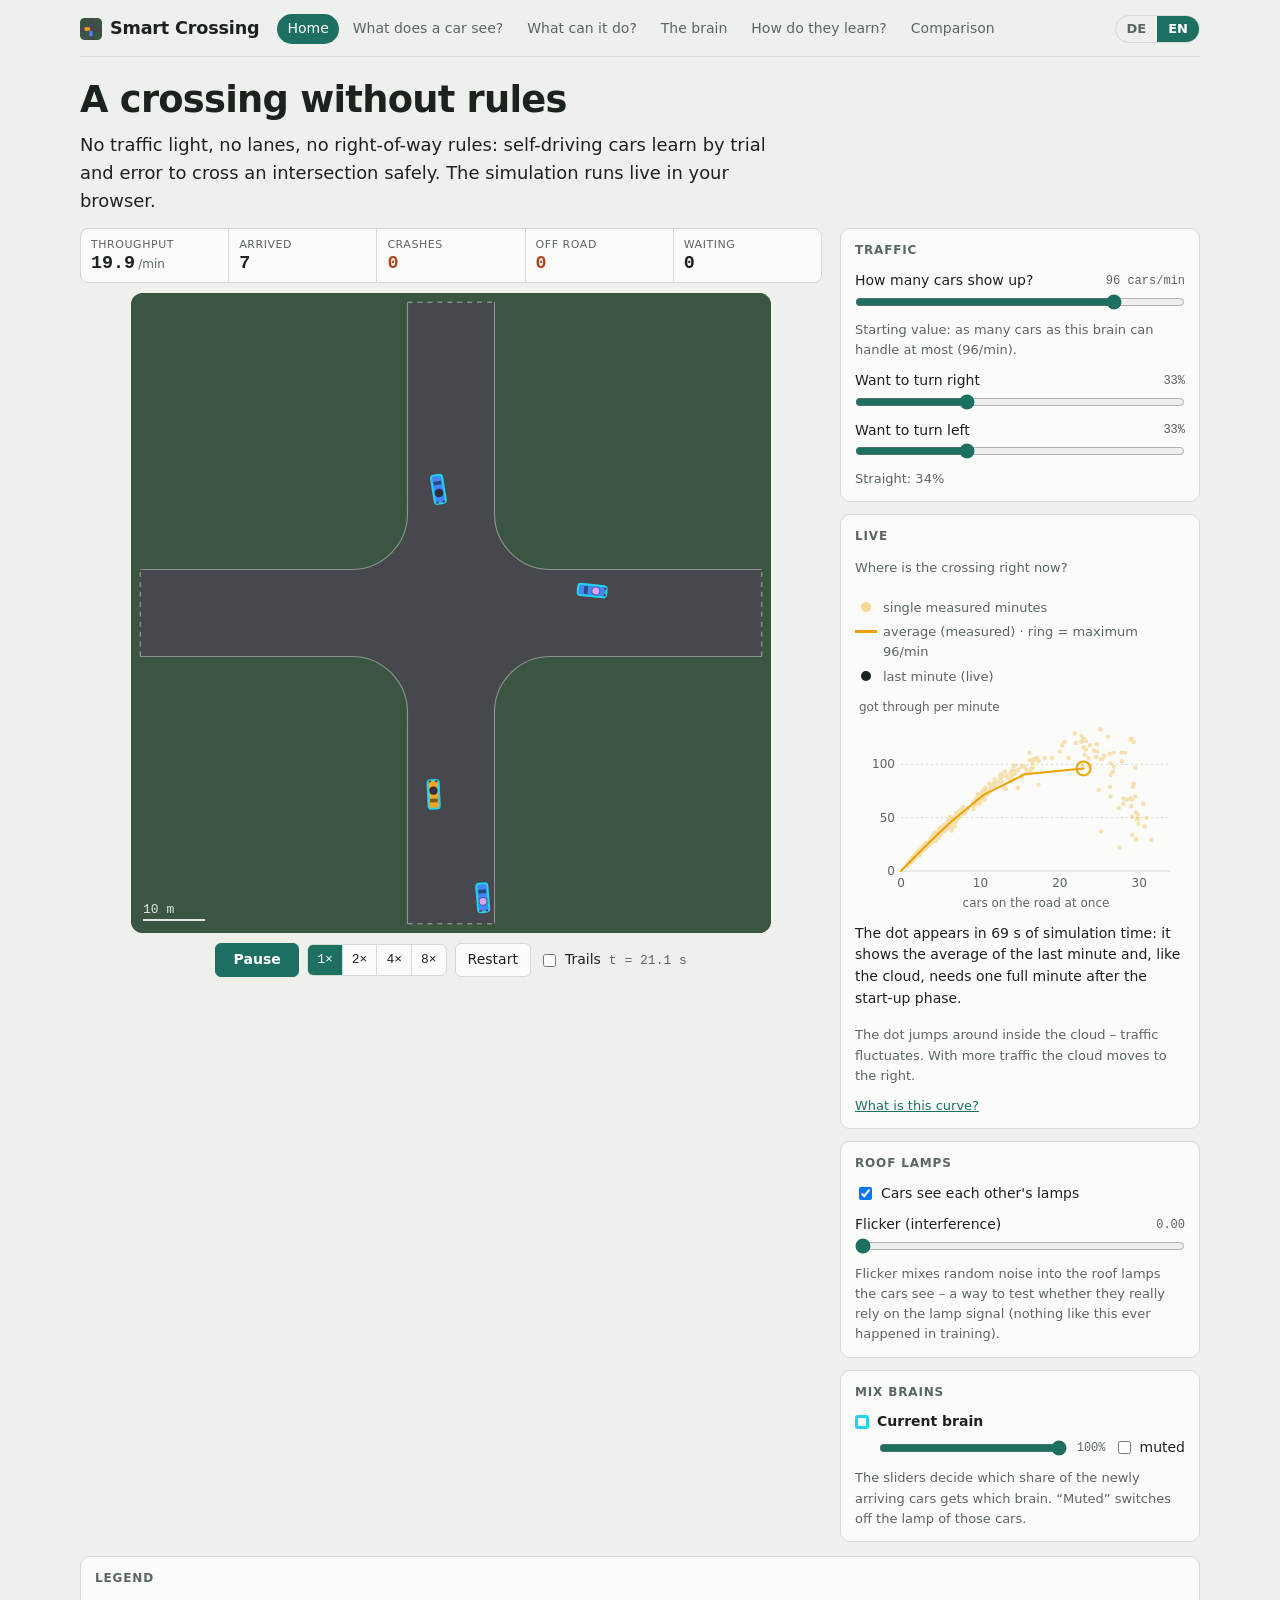
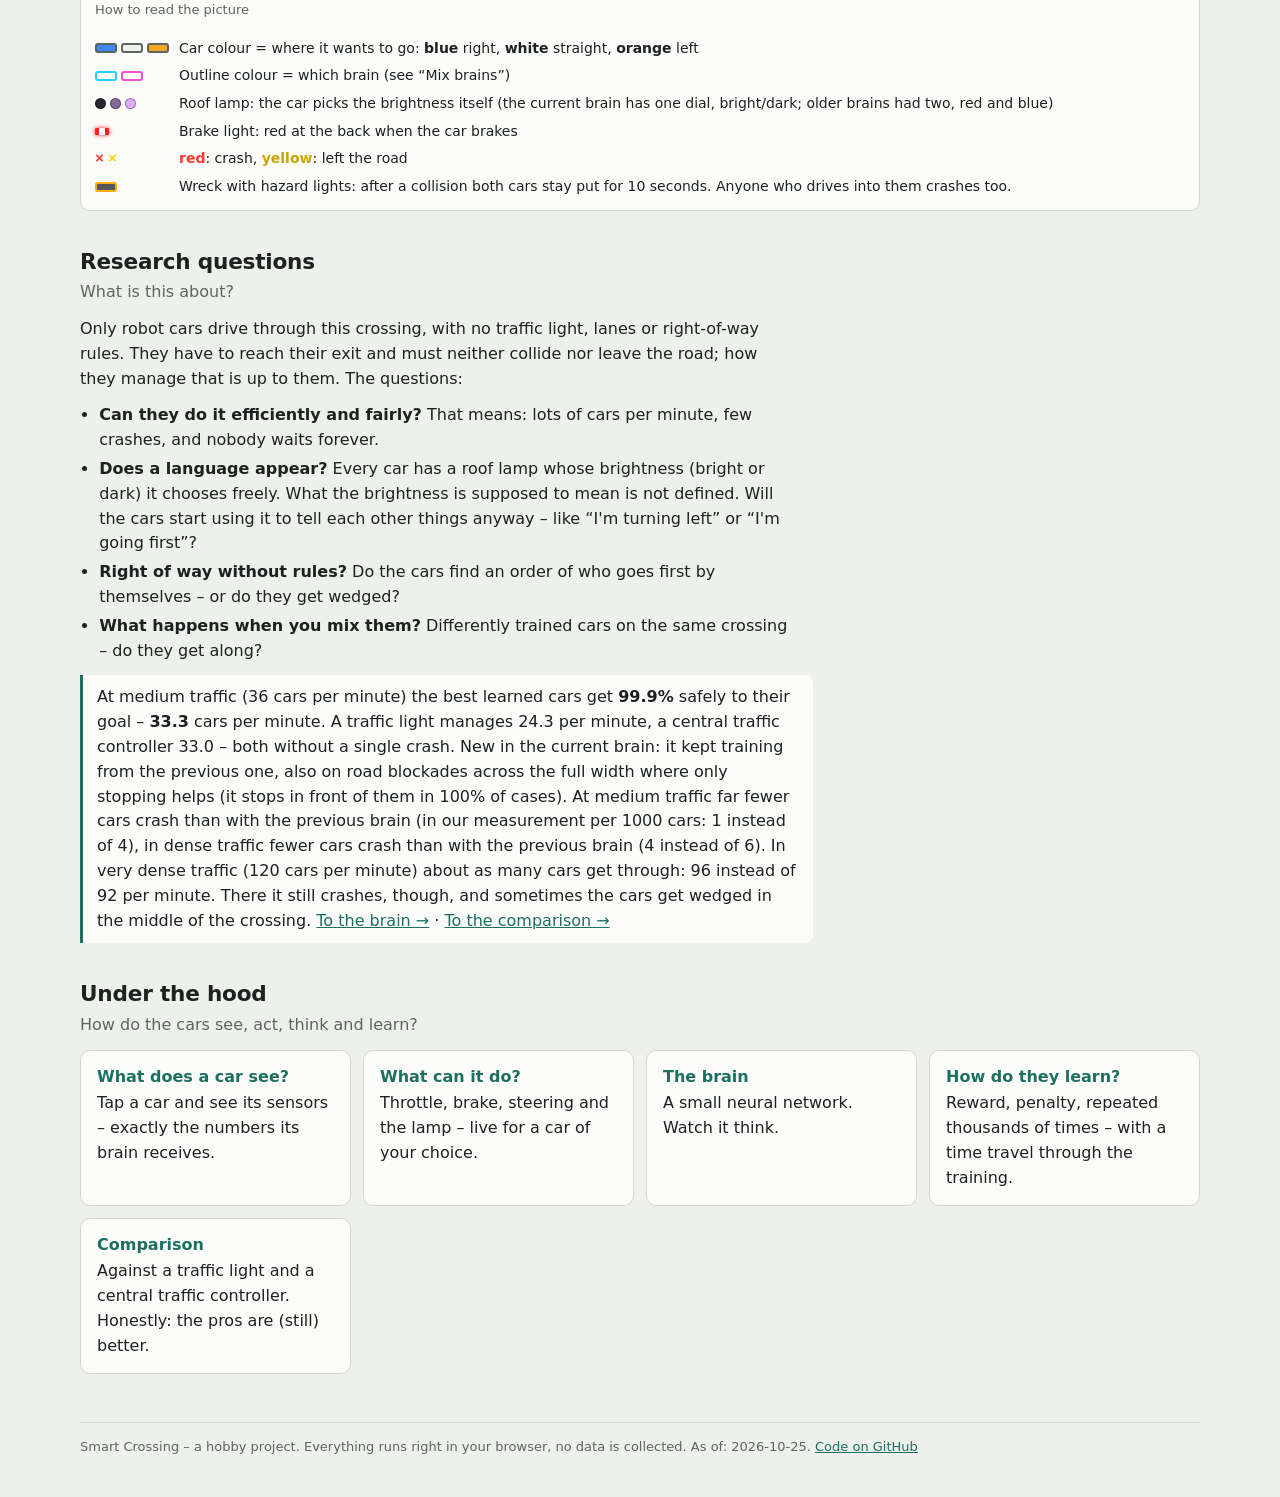
==== commit e93632cb: "Merge pull request #14 from Sipsipl/coordinator/refactor4 Aufräumen 4: Module aufgeteilt, eine Fahre" ====
--- a/site/public/index.html
+++ b/site/public/index.html
@@ -6,7 +6,7 @@
 <title data-i18n="idx.smart-crossing">Smart Crossing</title>
 <meta data-i18n-attr="content=idx.meta-eine-kreuzung-ohne" name="description" content="Eine Kreuzung ohne Ampel, ohne Spuren, ohne Regeln: selbstfahrende Autos lernen, wie man heil durchkommt. Live im Browser.">
 <link rel="icon" href="favicon.svg" type="image/svg+xml">
-<link rel="stylesheet" href="css/site.css?v=57e10591">
+<link rel="stylesheet" href="css/site.css?v=b31580dc">
 </head>
 <body data-page="start">
 <div class="wrap">
@@ -102,15 +102,15 @@
 </div>
 <footer data-i18n="footer">Smart Crossing – ein Hobbyprojekt. Alles läuft direkt in deinem Browser, es werden keine Daten gesammelt. Stand: 2026-10-25. <a href="https://github.com/Sipsipl/smartcrossing">Code auf GitHub</a></footer>
 </div>
-<script src="data/site-data.js?v=57e10591"></script>
-<script src="js/i18n-de.js?v=57e10591"></script>
-<script src="js/i18n-en.js?v=57e10591"></script>
-<script src="js/i18n.js?v=57e10591"></script>
-<script src="js/sim-config.js?v=57e10591"></script>
-<script src="js/sim.js?v=57e10591"></script>
-<script src="js/crossing.js?v=57e10591"></script>
-<script src="js/charts.js?v=57e10591"></script>
-<script src="js/fdwindow.js?v=57e10591"></script>
-<script src="js/pages.js?v=57e10591"></script>
+<script src="data/site-data.js?v=b31580dc"></script>
+<script src="js/i18n-de.js?v=b31580dc"></script>
+<script src="js/i18n-en.js?v=b31580dc"></script>
+<script src="js/i18n.js?v=b31580dc"></script>
+<script src="js/sim-config.js?v=b31580dc"></script>
+<script src="js/sim.js?v=b31580dc"></script>
+<script src="js/crossing.js?v=b31580dc"></script>
+<script src="js/charts.js?v=b31580dc"></script>
+<script src="js/fdwindow.js?v=b31580dc"></script>
+<script src="js/pages.js?v=b31580dc"></script>
 </body>
 </html>
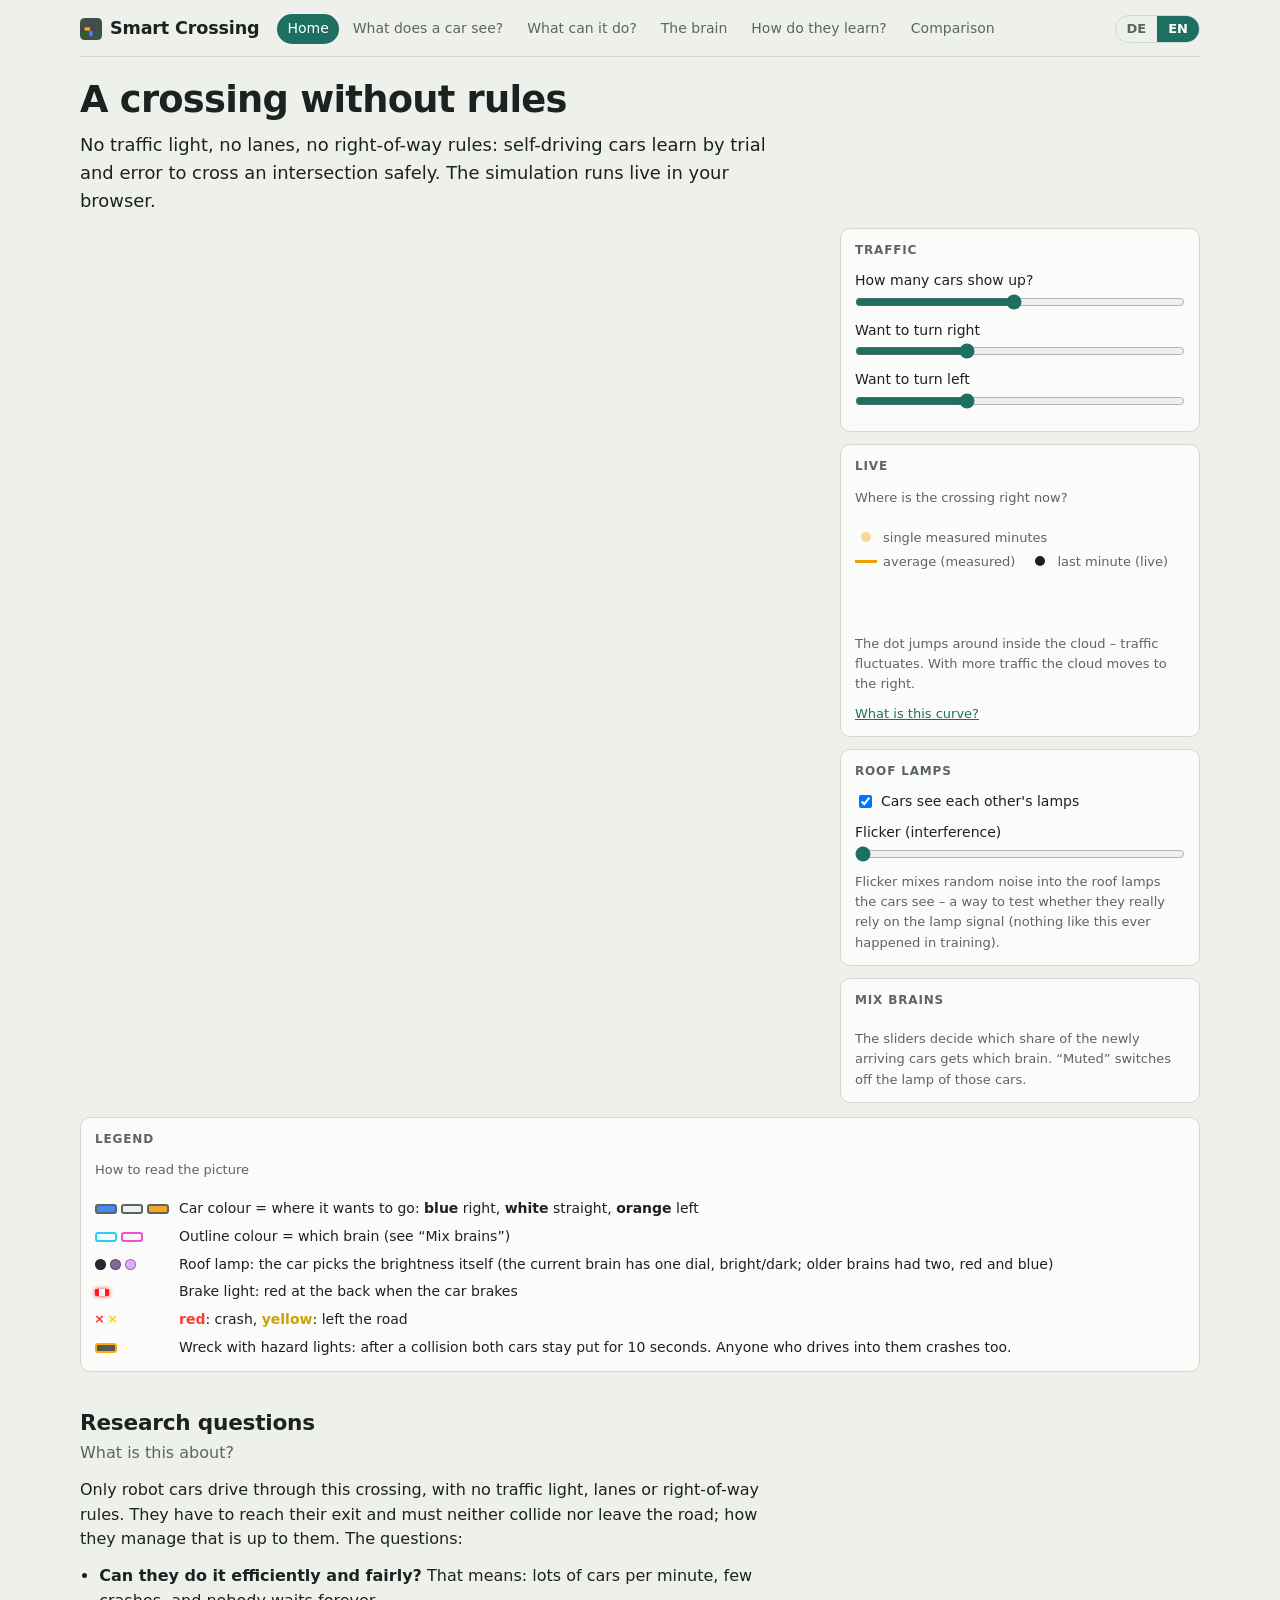
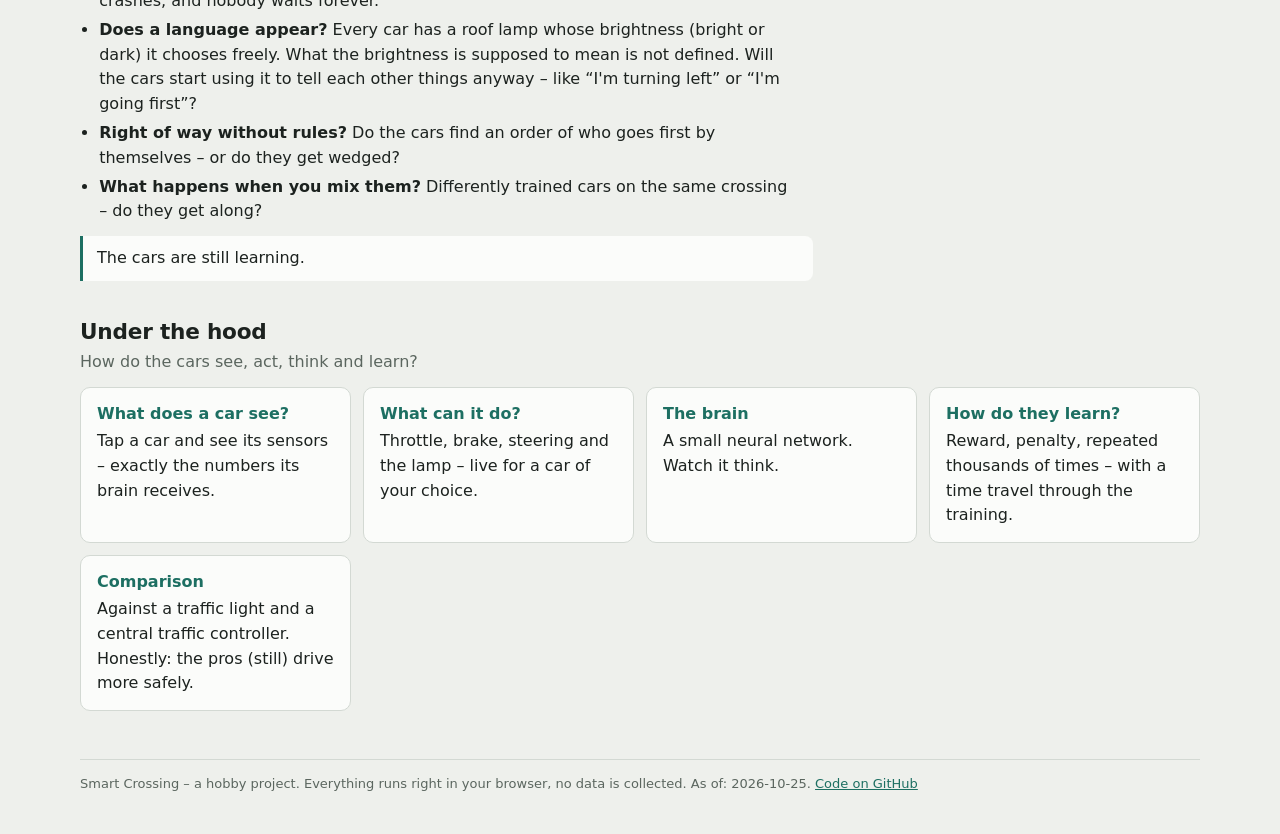
==== commit 36d712c1: "Site: new main brain r8_M_s1@1398 (previous r7_DOB_s1@1050), fundamental + cloud on report seeds, me" ====
--- a/site/public/index.html
+++ b/site/public/index.html
@@ -6,7 +6,7 @@
 <title data-i18n="idx.smart-crossing">Smart Crossing</title>
 <meta data-i18n-attr="content=idx.meta-eine-kreuzung-ohne" name="description" content="Eine Kreuzung ohne Ampel, ohne Spuren, ohne Regeln: selbstfahrende Autos lernen, wie man heil durchkommt. Live im Browser.">
 <link rel="icon" href="favicon.svg" type="image/svg+xml">
-<link rel="stylesheet" href="css/site.css?v=b31580dc">
+<link rel="stylesheet" href="css/site.css?v=46c57a95">
 </head>
 <body data-page="start">
 <div class="wrap">
@@ -98,19 +98,19 @@
   <a data-i18n="idx.was-kann-es-tun" class="card" href="tun.html"><b>Was kann es tun?</b>Gas, Bremse, Lenkung und die Lampe – live für ein Auto deiner Wahl.</a>
   <a data-i18n="idx.das-gehirn-ein-kleines" class="card" href="gehirn.html"><b>Das Gehirn</b>Ein kleines neuronales Netz. Sieh zu, wie es denkt.</a>
   <a data-i18n="idx.wie-lernen-sie-belohnung" class="card" href="lernen.html"><b>Wie lernen sie?</b>Belohnung, Strafe, tausendfach wiederholt – mit Zeitreise durchs Training.</a>
-  <a data-i18n="idx.vergleich-gegen-ampel-und" class="card" href="vergleich.html"><b>Vergleich</b>Gegen Ampel und zentralen Verkehrsrechner. Ehrlich: Die Profis sind (noch) besser.</a>
+  <a data-i18n="idx.vergleich-gegen-ampel-und" class="card" href="vergleich.html"><b>Vergleich</b>Gegen Ampel und zentralen Verkehrsrechner. Ehrlich: Die Profis fahren (noch) sicherer.</a>
 </div>
 <footer data-i18n="footer">Smart Crossing – ein Hobbyprojekt. Alles läuft direkt in deinem Browser, es werden keine Daten gesammelt. Stand: 2026-10-25. <a href="https://github.com/Sipsipl/smartcrossing">Code auf GitHub</a></footer>
 </div>
-<script src="data/site-data.js?v=b31580dc"></script>
-<script src="js/i18n-de.js?v=b31580dc"></script>
-<script src="js/i18n-en.js?v=b31580dc"></script>
-<script src="js/i18n.js?v=b31580dc"></script>
-<script src="js/sim-config.js?v=b31580dc"></script>
-<script src="js/sim.js?v=b31580dc"></script>
-<script src="js/crossing.js?v=b31580dc"></script>
-<script src="js/charts.js?v=b31580dc"></script>
-<script src="js/fdwindow.js?v=b31580dc"></script>
-<script src="js/pages.js?v=b31580dc"></script>
+<script src="data/site-data.js?v=46c57a95"></script>
+<script src="js/i18n-de.js?v=46c57a95"></script>
+<script src="js/i18n-en.js?v=46c57a95"></script>
+<script src="js/i18n.js?v=46c57a95"></script>
+<script src="js/sim-config.js?v=46c57a95"></script>
+<script src="js/sim.js?v=46c57a95"></script>
+<script src="js/crossing.js?v=46c57a95"></script>
+<script src="js/charts.js?v=46c57a95"></script>
+<script src="js/fdwindow.js?v=46c57a95"></script>
+<script src="js/pages.js?v=46c57a95"></script>
 </body>
 </html>
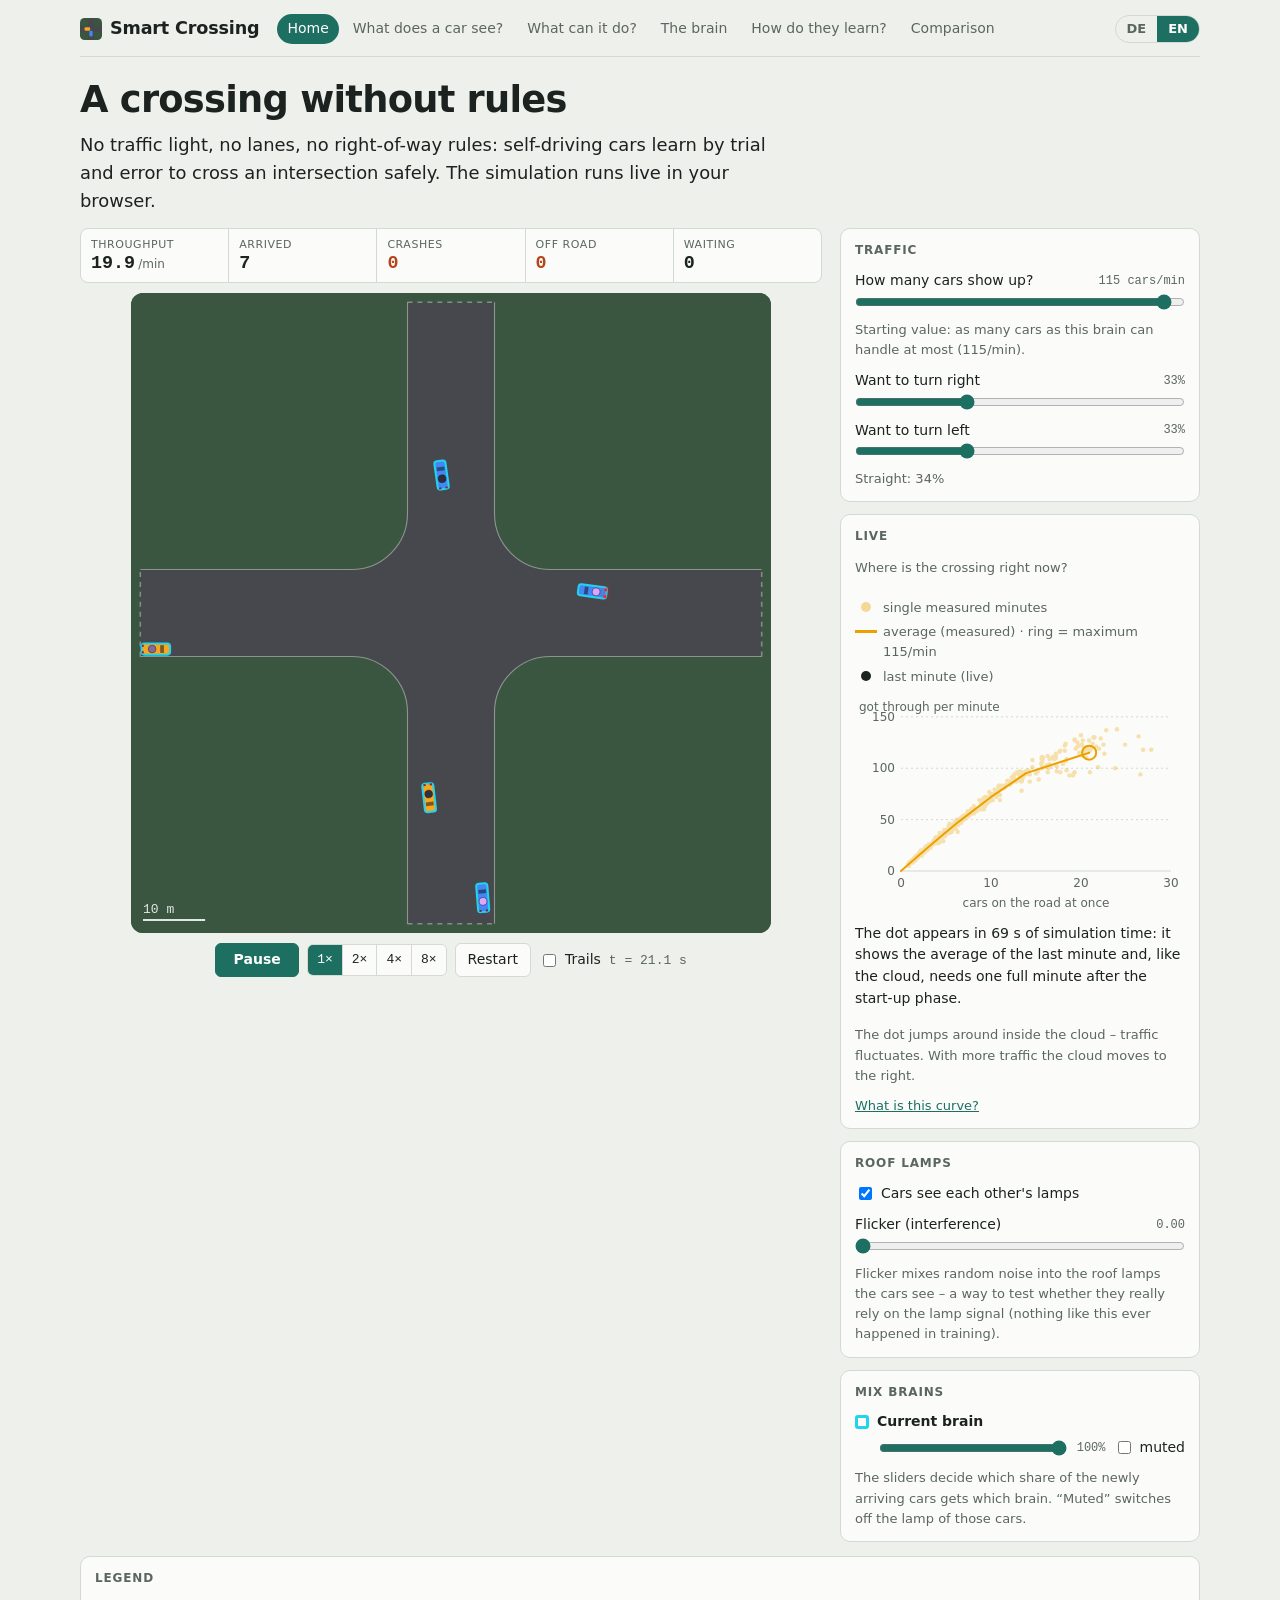
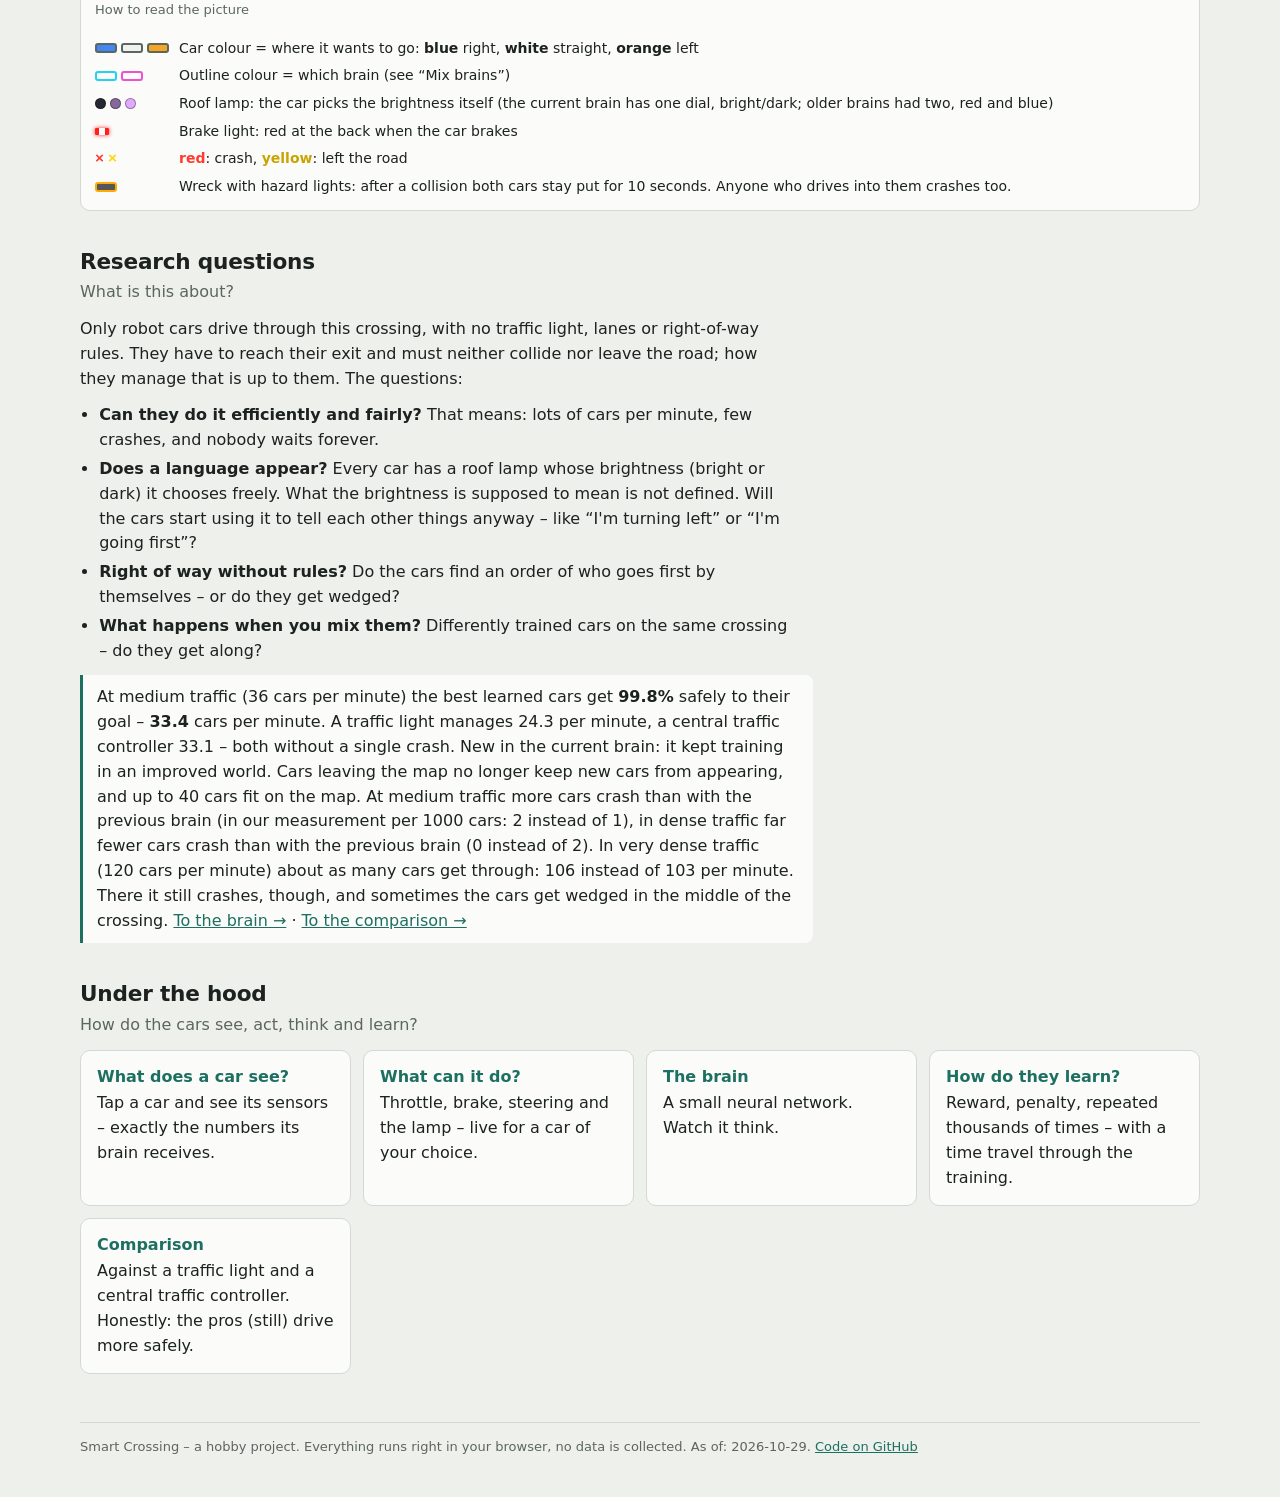
==== commit ae140f1a: "Site: new main brain r9_E_s1@1550 (previous r8_M_s1@1398), re-bench in the new world (spawn rule, 40" ====
--- a/site/public/index.html
+++ b/site/public/index.html
@@ -6,7 +6,7 @@
 <title data-i18n="idx.smart-crossing">Smart Crossing</title>
 <meta data-i18n-attr="content=idx.meta-eine-kreuzung-ohne" name="description" content="Eine Kreuzung ohne Ampel, ohne Spuren, ohne Regeln: selbstfahrende Autos lernen, wie man heil durchkommt. Live im Browser.">
 <link rel="icon" href="favicon.svg" type="image/svg+xml">
-<link rel="stylesheet" href="css/site.css?v=46c57a95">
+<link rel="stylesheet" href="css/site.css?v=2797ad35">
 </head>
 <body data-page="start">
 <div class="wrap">
@@ -100,17 +100,17 @@
   <a data-i18n="idx.wie-lernen-sie-belohnung" class="card" href="lernen.html"><b>Wie lernen sie?</b>Belohnung, Strafe, tausendfach wiederholt – mit Zeitreise durchs Training.</a>
   <a data-i18n="idx.vergleich-gegen-ampel-und" class="card" href="vergleich.html"><b>Vergleich</b>Gegen Ampel und zentralen Verkehrsrechner. Ehrlich: Die Profis fahren (noch) sicherer.</a>
 </div>
-<footer data-i18n="footer">Smart Crossing – ein Hobbyprojekt. Alles läuft direkt in deinem Browser, es werden keine Daten gesammelt. Stand: 2026-10-25. <a href="https://github.com/Sipsipl/smartcrossing">Code auf GitHub</a></footer>
+<footer data-i18n="footer">Smart Crossing – ein Hobbyprojekt. Alles läuft direkt in deinem Browser, es werden keine Daten gesammelt. Stand: 2026-10-29. <a href="https://github.com/Sipsipl/smartcrossing">Code auf GitHub</a></footer>
 </div>
-<script src="data/site-data.js?v=46c57a95"></script>
-<script src="js/i18n-de.js?v=46c57a95"></script>
-<script src="js/i18n-en.js?v=46c57a95"></script>
-<script src="js/i18n.js?v=46c57a95"></script>
-<script src="js/sim-config.js?v=46c57a95"></script>
-<script src="js/sim.js?v=46c57a95"></script>
-<script src="js/crossing.js?v=46c57a95"></script>
-<script src="js/charts.js?v=46c57a95"></script>
-<script src="js/fdwindow.js?v=46c57a95"></script>
-<script src="js/pages.js?v=46c57a95"></script>
+<script src="data/site-data.js?v=2797ad35"></script>
+<script src="js/i18n-de.js?v=2797ad35"></script>
+<script src="js/i18n-en.js?v=2797ad35"></script>
+<script src="js/i18n.js?v=2797ad35"></script>
+<script src="js/sim-config.js?v=2797ad35"></script>
+<script src="js/sim.js?v=2797ad35"></script>
+<script src="js/crossing.js?v=2797ad35"></script>
+<script src="js/charts.js?v=2797ad35"></script>
+<script src="js/fdwindow.js?v=2797ad35"></script>
+<script src="js/pages.js?v=2797ad35"></script>
 </body>
 </html>
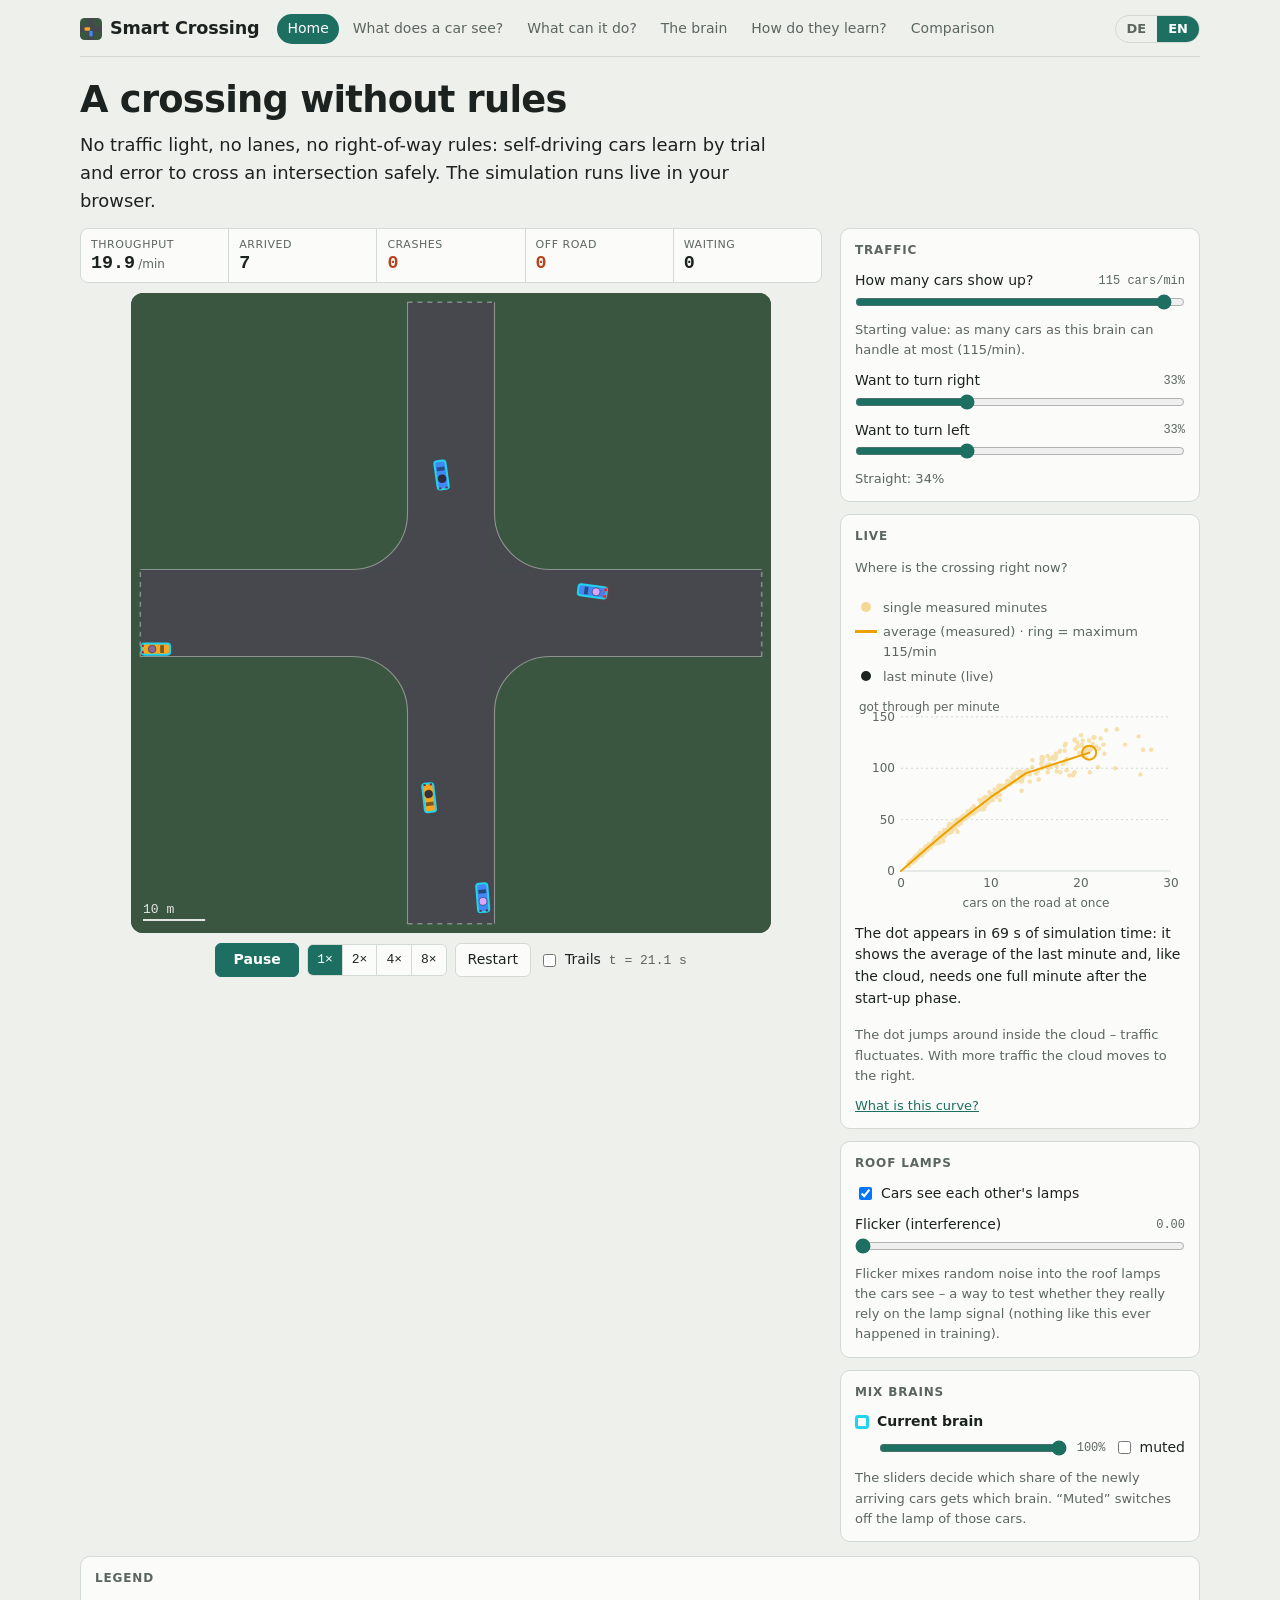
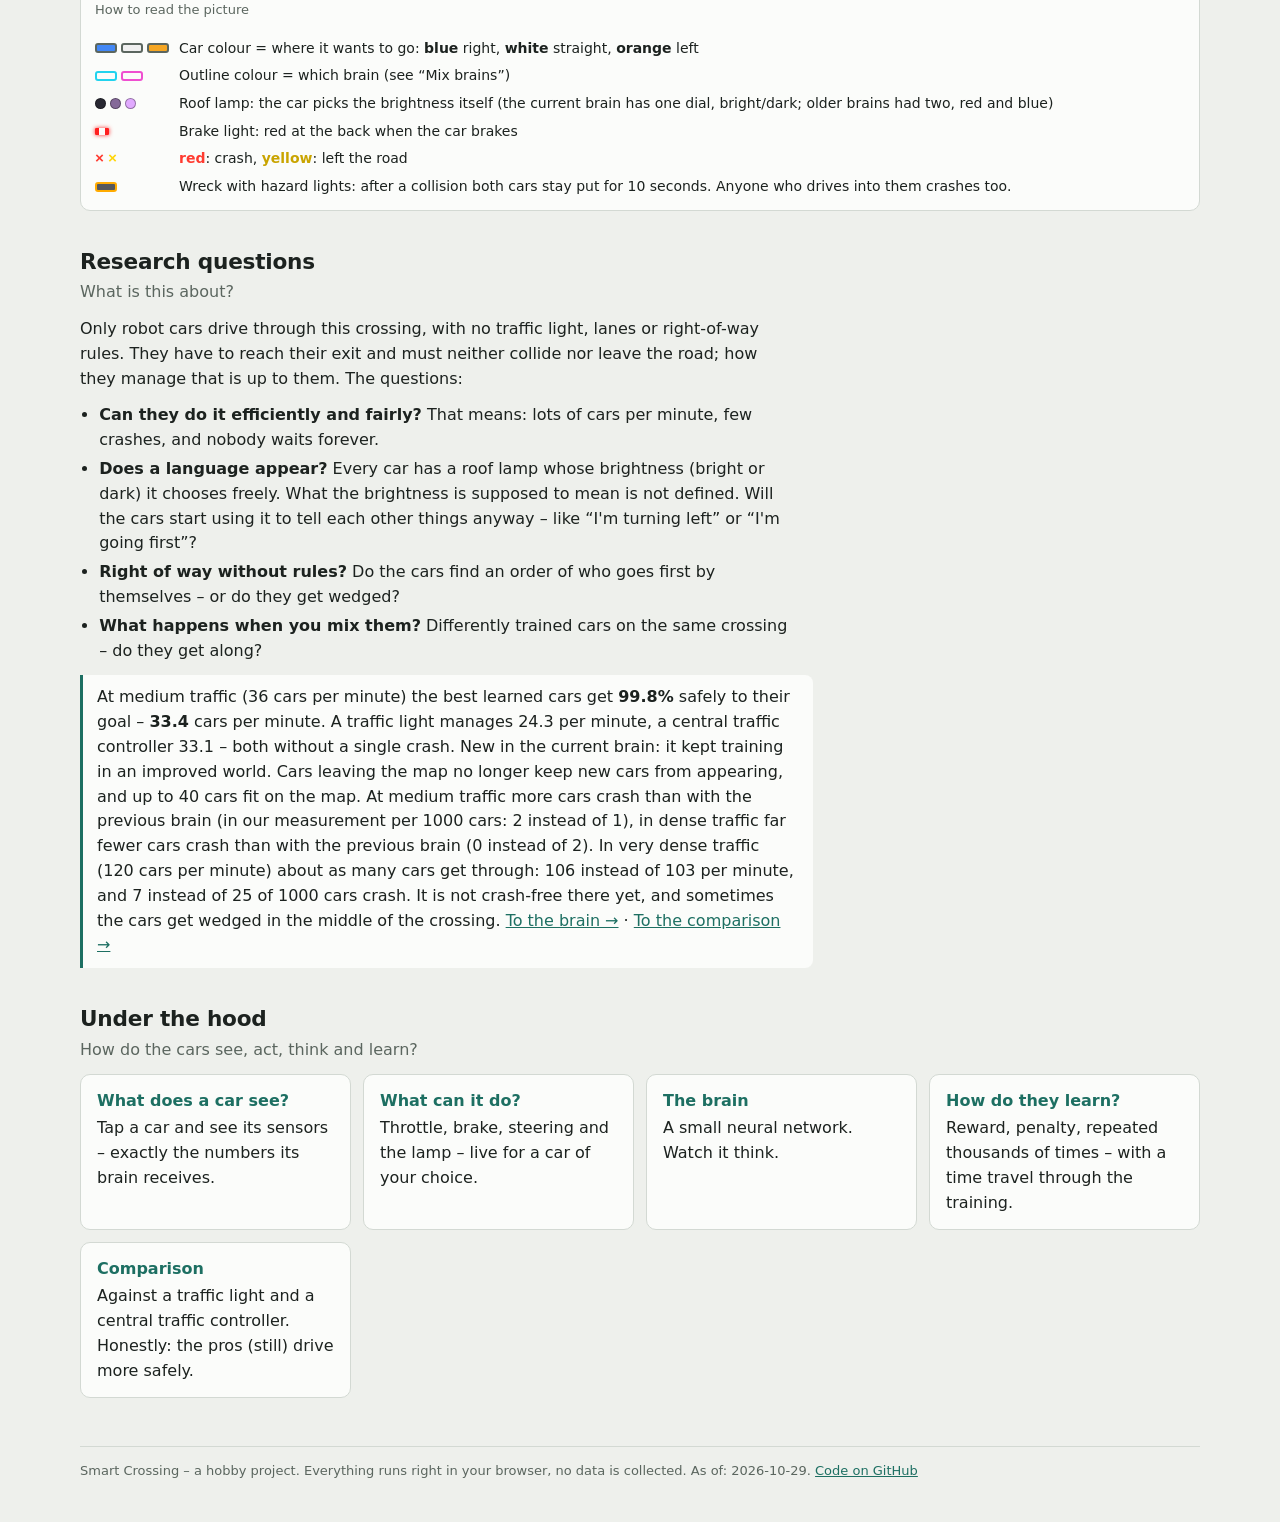
==== commit b16b9111: "Site: start-page world note names the crash change at 120 cars/min (main vs previous brain) Co-Autho" ====
--- a/site/public/index.html
+++ b/site/public/index.html
@@ -6,7 +6,7 @@
 <title data-i18n="idx.smart-crossing">Smart Crossing</title>
 <meta data-i18n-attr="content=idx.meta-eine-kreuzung-ohne" name="description" content="Eine Kreuzung ohne Ampel, ohne Spuren, ohne Regeln: selbstfahrende Autos lernen, wie man heil durchkommt. Live im Browser.">
 <link rel="icon" href="favicon.svg" type="image/svg+xml">
-<link rel="stylesheet" href="css/site.css?v=2797ad35">
+<link rel="stylesheet" href="css/site.css?v=64aab1b3">
 </head>
 <body data-page="start">
 <div class="wrap">
@@ -102,15 +102,15 @@
 </div>
 <footer data-i18n="footer">Smart Crossing – ein Hobbyprojekt. Alles läuft direkt in deinem Browser, es werden keine Daten gesammelt. Stand: 2026-10-29. <a href="https://github.com/Sipsipl/smartcrossing">Code auf GitHub</a></footer>
 </div>
-<script src="data/site-data.js?v=2797ad35"></script>
-<script src="js/i18n-de.js?v=2797ad35"></script>
-<script src="js/i18n-en.js?v=2797ad35"></script>
-<script src="js/i18n.js?v=2797ad35"></script>
-<script src="js/sim-config.js?v=2797ad35"></script>
-<script src="js/sim.js?v=2797ad35"></script>
-<script src="js/crossing.js?v=2797ad35"></script>
-<script src="js/charts.js?v=2797ad35"></script>
-<script src="js/fdwindow.js?v=2797ad35"></script>
-<script src="js/pages.js?v=2797ad35"></script>
+<script src="data/site-data.js?v=64aab1b3"></script>
+<script src="js/i18n-de.js?v=64aab1b3"></script>
+<script src="js/i18n-en.js?v=64aab1b3"></script>
+<script src="js/i18n.js?v=64aab1b3"></script>
+<script src="js/sim-config.js?v=64aab1b3"></script>
+<script src="js/sim.js?v=64aab1b3"></script>
+<script src="js/crossing.js?v=64aab1b3"></script>
+<script src="js/charts.js?v=64aab1b3"></script>
+<script src="js/fdwindow.js?v=64aab1b3"></script>
+<script src="js/pages.js?v=64aab1b3"></script>
 </body>
 </html>
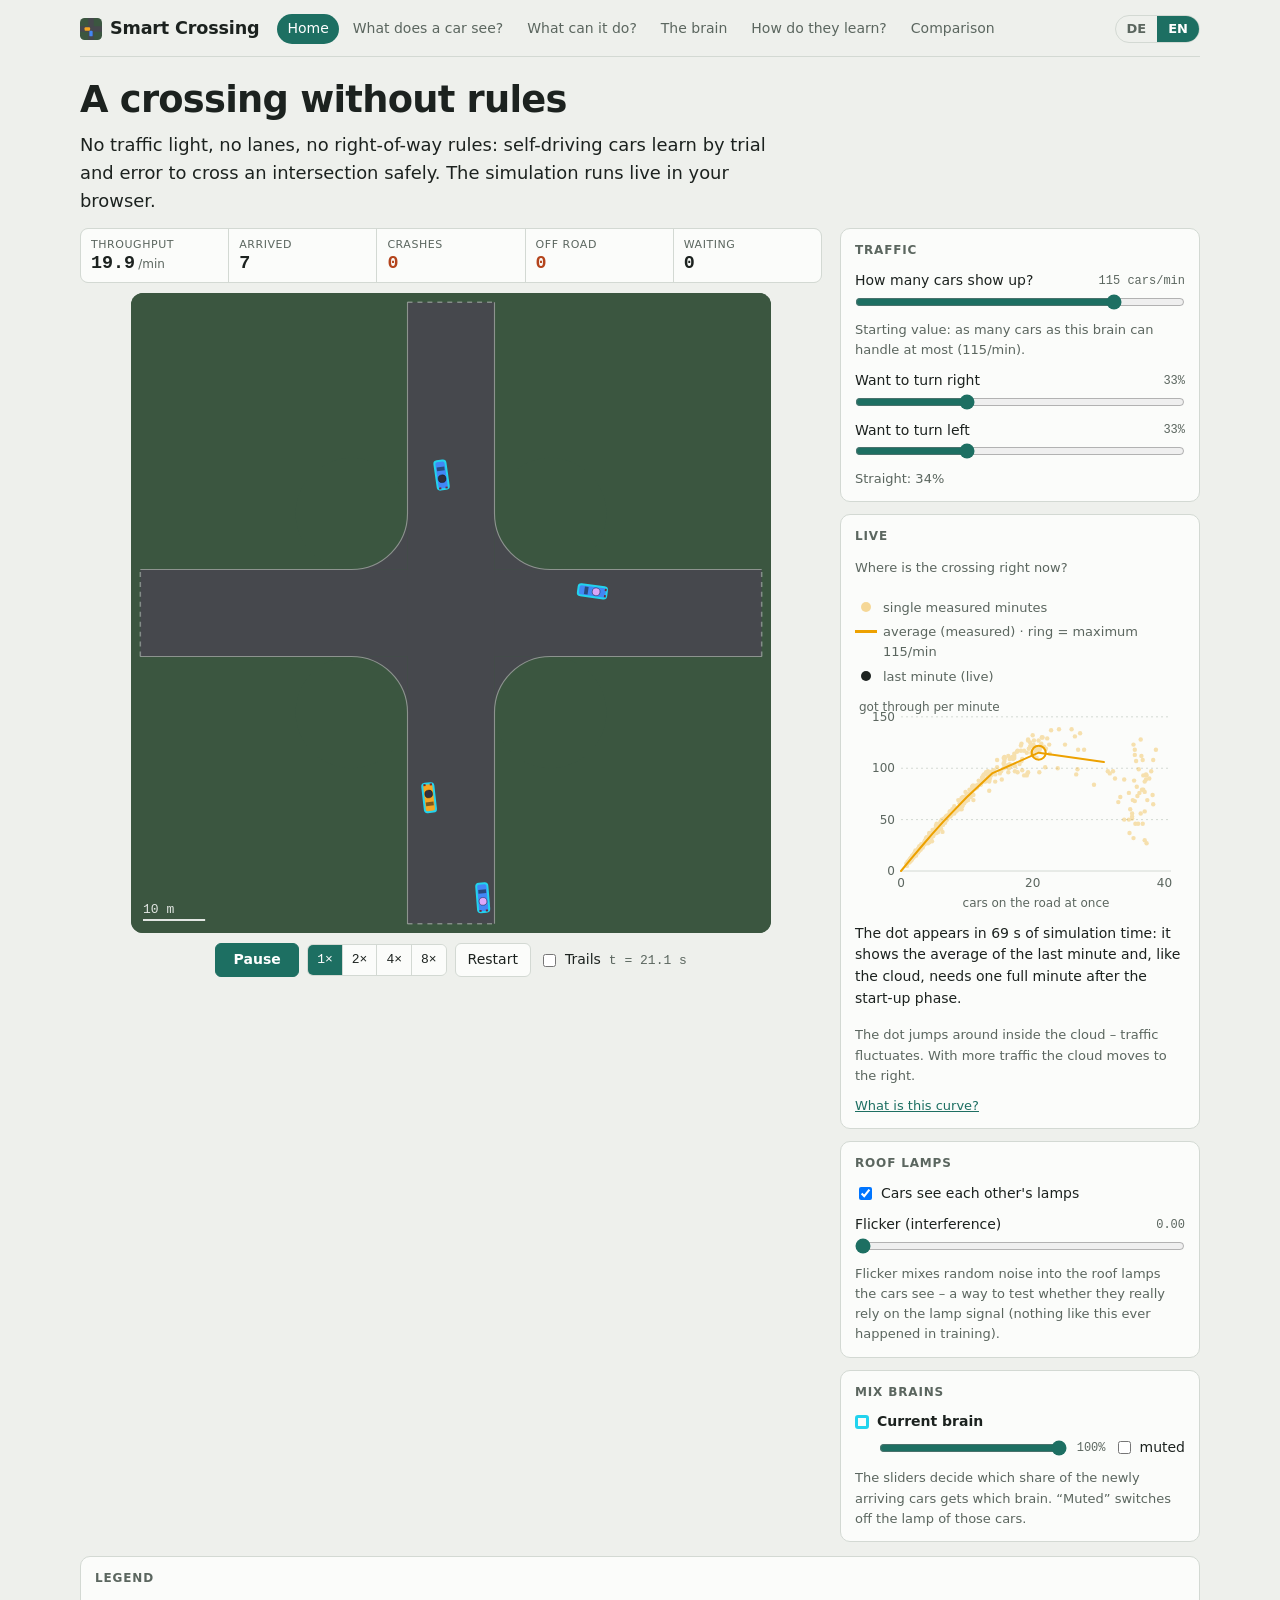
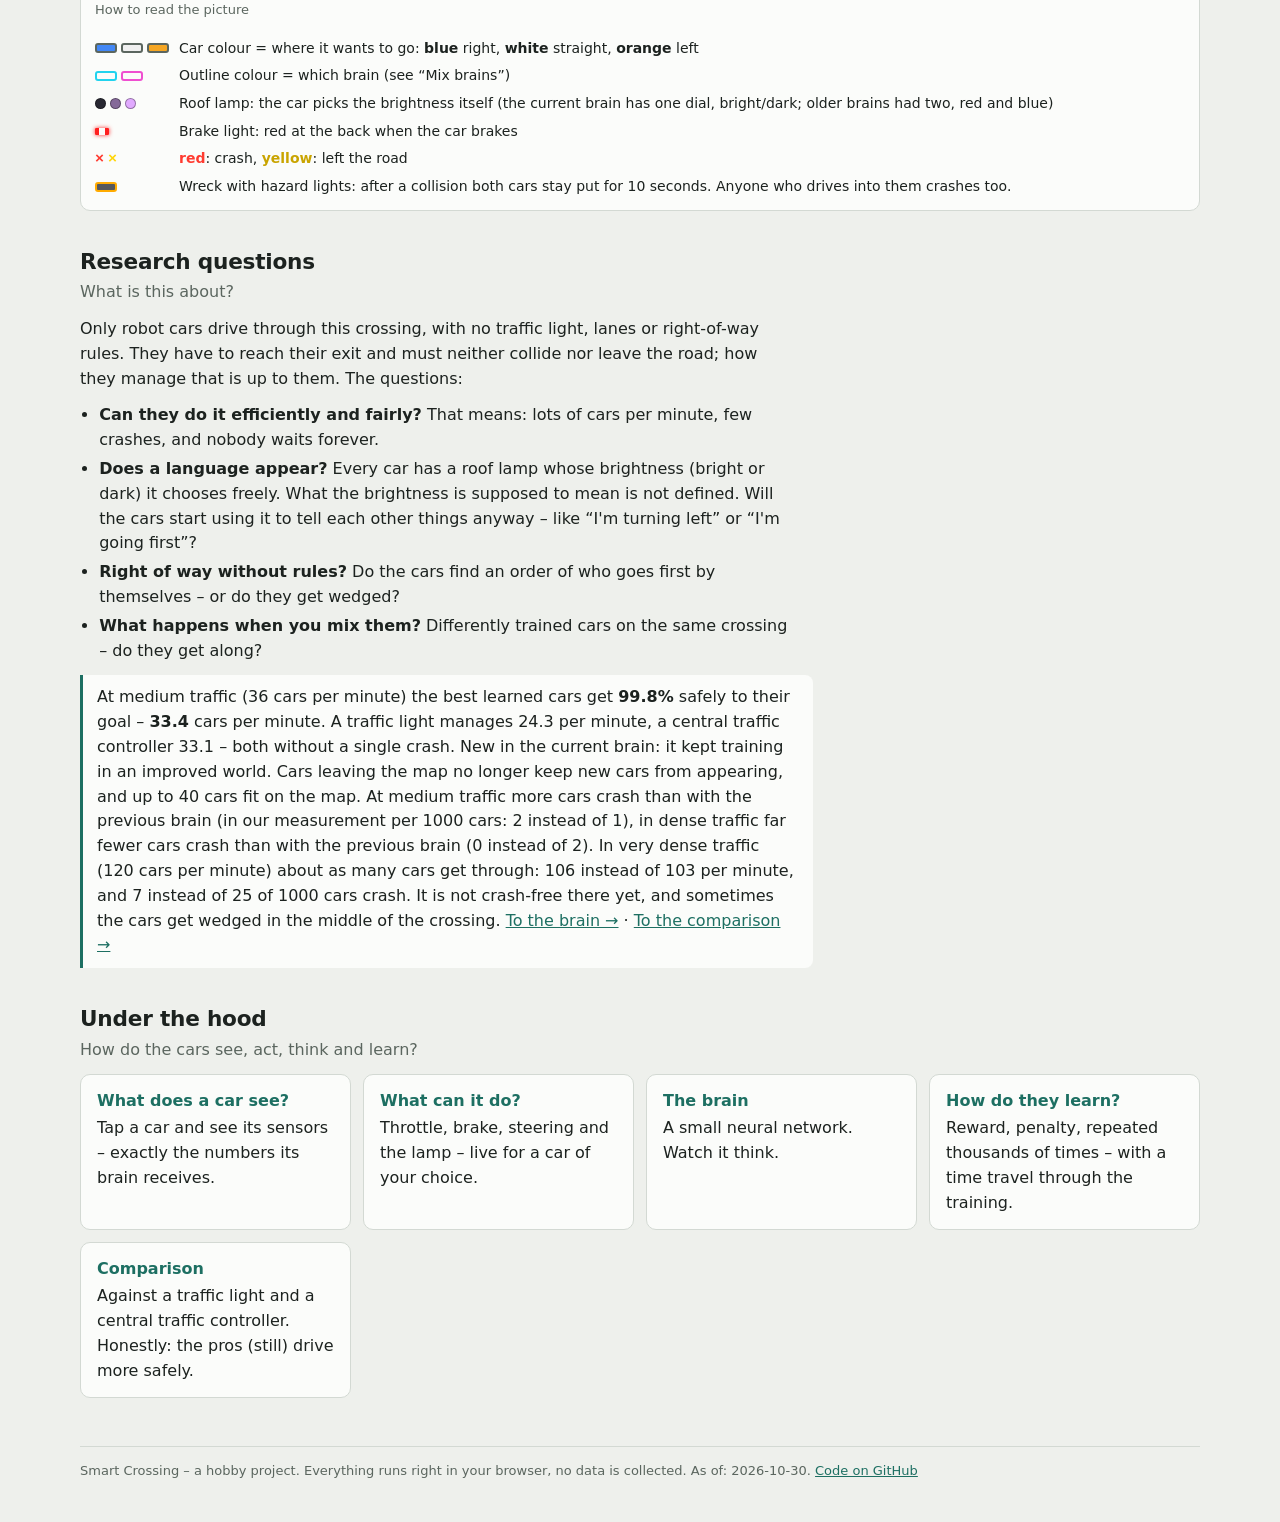
==== commit 32b94d0c: "Site: demand 0.6 (144 cars/min) in protocol, site bench, fundamental sweep + cloud and start slider;" ====
--- a/site/public/index.html
+++ b/site/public/index.html
@@ -6,7 +6,7 @@
 <title data-i18n="idx.smart-crossing">Smart Crossing</title>
 <meta data-i18n-attr="content=idx.meta-eine-kreuzung-ohne" name="description" content="Eine Kreuzung ohne Ampel, ohne Spuren, ohne Regeln: selbstfahrende Autos lernen, wie man heil durchkommt. Live im Browser.">
 <link rel="icon" href="favicon.svg" type="image/svg+xml">
-<link rel="stylesheet" href="css/site.css?v=64aab1b3">
+<link rel="stylesheet" href="css/site.css?v=12961b06">
 </head>
 <body data-page="start">
 <div class="wrap">
@@ -21,7 +21,7 @@
     <div class="group">
       <h3 data-i18n="idx.verkehr">Verkehr</h3>
       <div class="ctl"><label data-i18n="idx.wie-viele-autos-kommen" for="demand">Wie viele Autos kommen?</label><output id="demand-o" for="demand"></output>
-        <input type="range" id="demand" min="0" max="0.5" step="0.01" value="0.24"></div>
+        <input type="range" id="demand" min="0" max="0.6" step="0.01" value="0.24"></div>
       <p class="hint" id="demand-opt" hidden></p>
       <div class="ctl"><label data-i18n="idx.wollen-rechts-abbiegen" for="pright">Wollen rechts abbiegen</label><output id="pright-o" for="pright"></output>
         <input type="range" id="pright" min="0" max="100" step="1" value="33"></div>
@@ -100,17 +100,17 @@
   <a data-i18n="idx.wie-lernen-sie-belohnung" class="card" href="lernen.html"><b>Wie lernen sie?</b>Belohnung, Strafe, tausendfach wiederholt – mit Zeitreise durchs Training.</a>
   <a data-i18n="idx.vergleich-gegen-ampel-und" class="card" href="vergleich.html"><b>Vergleich</b>Gegen Ampel und zentralen Verkehrsrechner. Ehrlich: Die Profis fahren (noch) sicherer.</a>
 </div>
-<footer data-i18n="footer">Smart Crossing – ein Hobbyprojekt. Alles läuft direkt in deinem Browser, es werden keine Daten gesammelt. Stand: 2026-10-29. <a href="https://github.com/Sipsipl/smartcrossing">Code auf GitHub</a></footer>
+<footer data-i18n="footer">Smart Crossing – ein Hobbyprojekt. Alles läuft direkt in deinem Browser, es werden keine Daten gesammelt. Stand: 2026-10-30. <a href="https://github.com/Sipsipl/smartcrossing">Code auf GitHub</a></footer>
 </div>
-<script src="data/site-data.js?v=64aab1b3"></script>
-<script src="js/i18n-de.js?v=64aab1b3"></script>
-<script src="js/i18n-en.js?v=64aab1b3"></script>
-<script src="js/i18n.js?v=64aab1b3"></script>
-<script src="js/sim-config.js?v=64aab1b3"></script>
-<script src="js/sim.js?v=64aab1b3"></script>
-<script src="js/crossing.js?v=64aab1b3"></script>
-<script src="js/charts.js?v=64aab1b3"></script>
-<script src="js/fdwindow.js?v=64aab1b3"></script>
-<script src="js/pages.js?v=64aab1b3"></script>
+<script src="data/site-data.js?v=12961b06"></script>
+<script src="js/i18n-de.js?v=12961b06"></script>
+<script src="js/i18n-en.js?v=12961b06"></script>
+<script src="js/i18n.js?v=12961b06"></script>
+<script src="js/sim-config.js?v=12961b06"></script>
+<script src="js/sim.js?v=12961b06"></script>
+<script src="js/crossing.js?v=12961b06"></script>
+<script src="js/charts.js?v=12961b06"></script>
+<script src="js/fdwindow.js?v=12961b06"></script>
+<script src="js/pages.js?v=12961b06"></script>
 </body>
 </html>
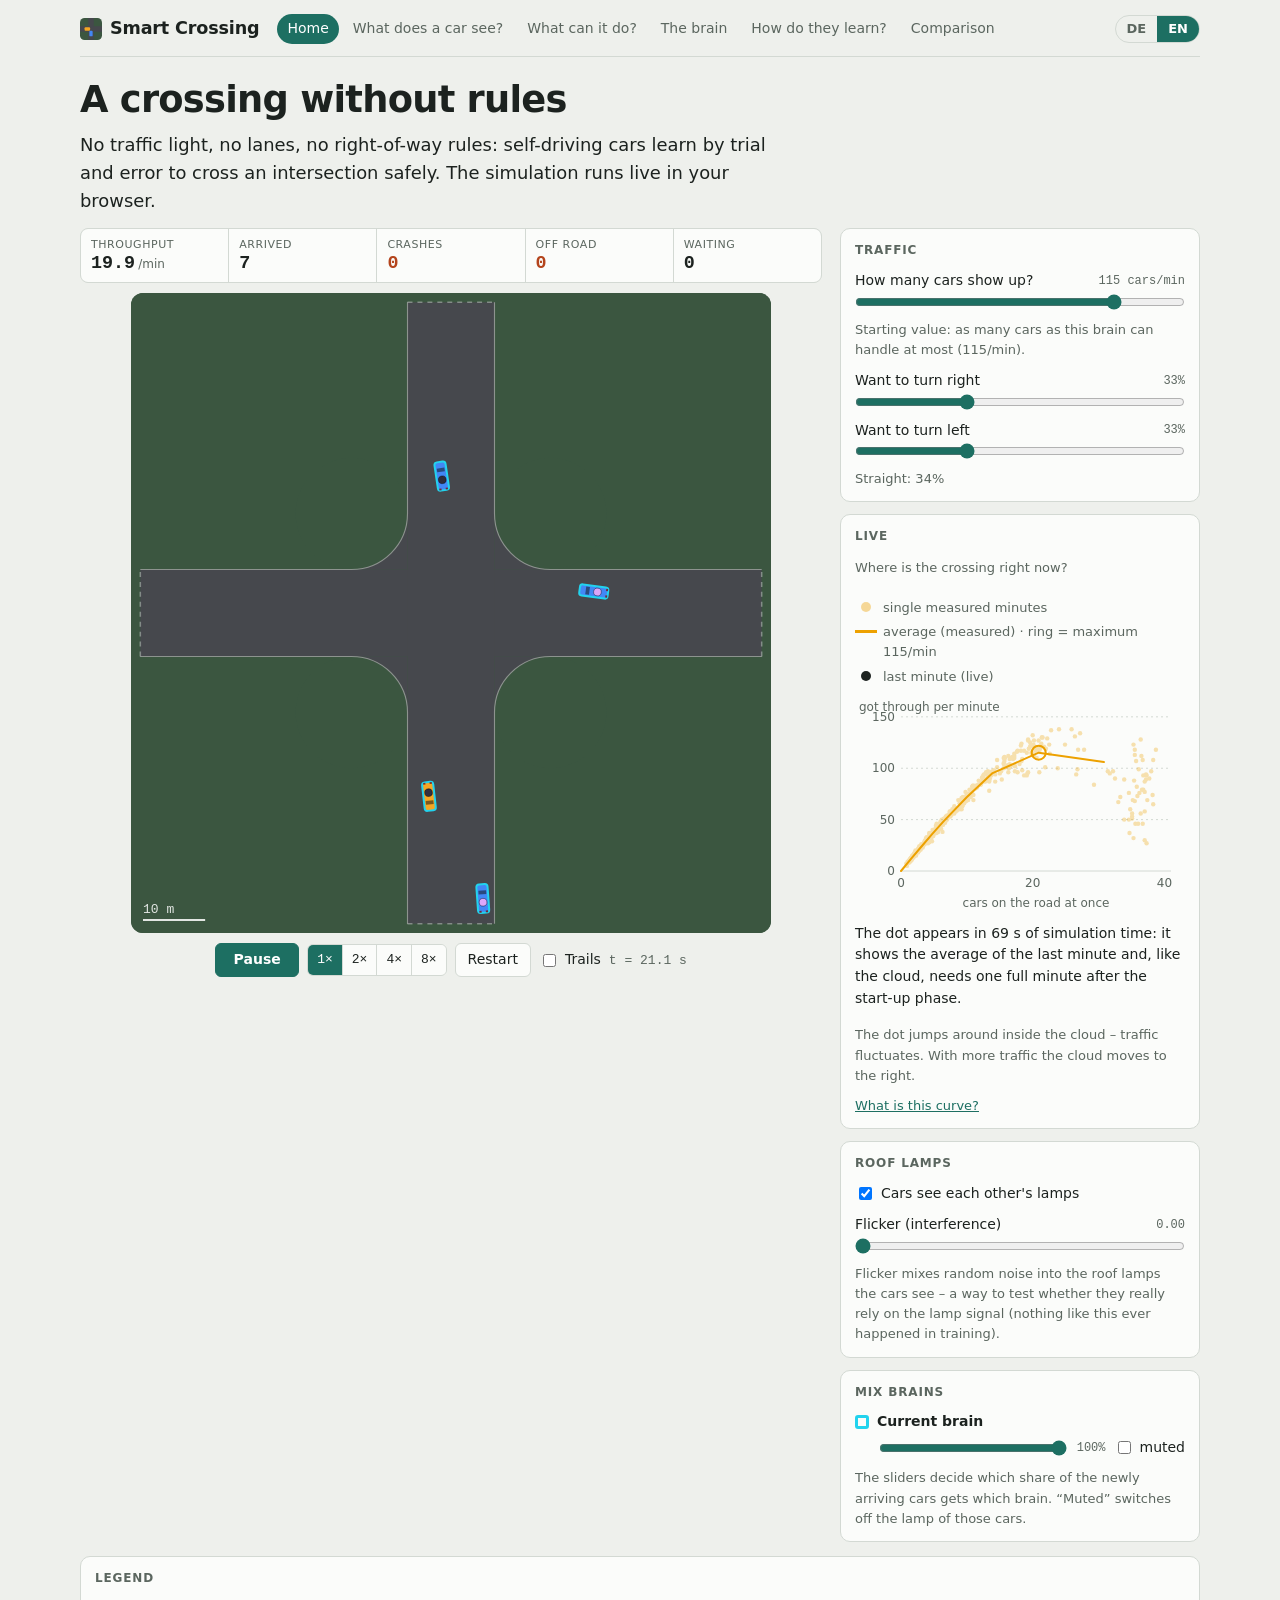
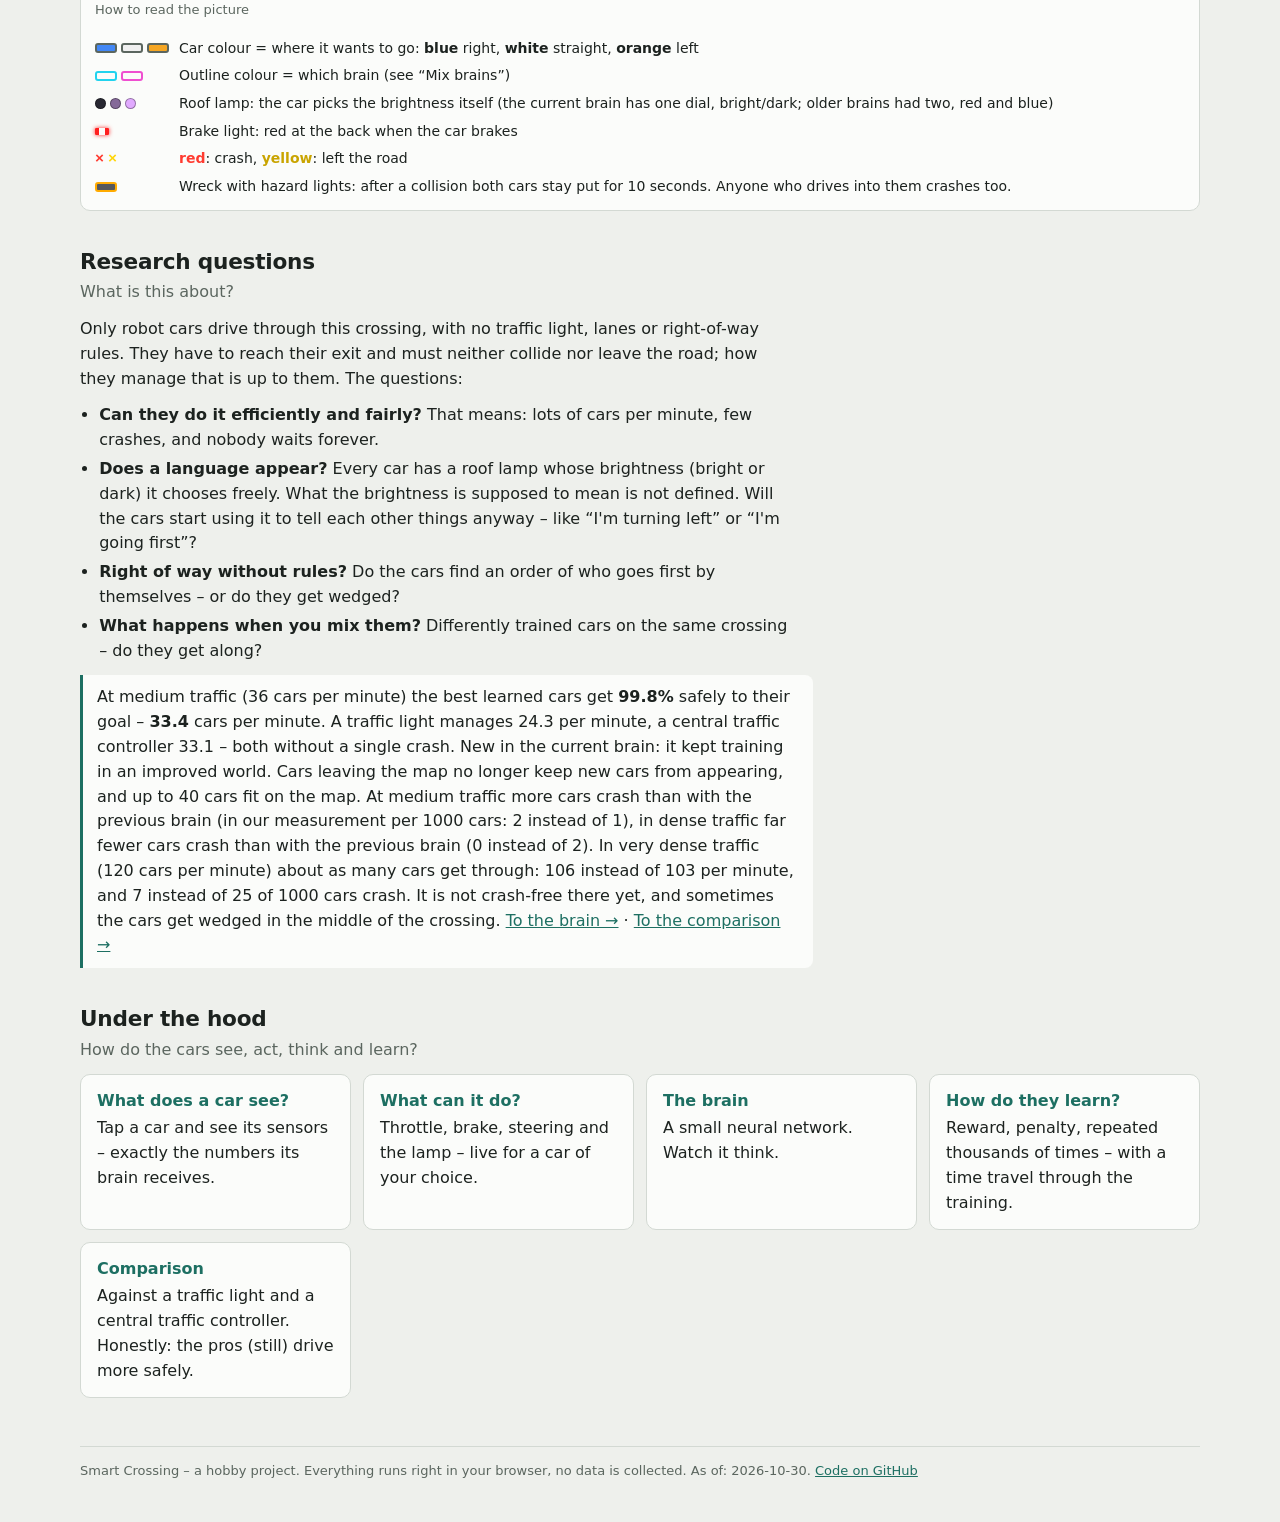
==== commit 71965abe: "Site /sehen: sensor overlay draws seen neighbours (lines, numbered badges) at their interpolated car" ====
--- a/site/public/index.html
+++ b/site/public/index.html
@@ -6,7 +6,7 @@
 <title data-i18n="idx.smart-crossing">Smart Crossing</title>
 <meta data-i18n-attr="content=idx.meta-eine-kreuzung-ohne" name="description" content="Eine Kreuzung ohne Ampel, ohne Spuren, ohne Regeln: selbstfahrende Autos lernen, wie man heil durchkommt. Live im Browser.">
 <link rel="icon" href="favicon.svg" type="image/svg+xml">
-<link rel="stylesheet" href="css/site.css?v=12961b06">
+<link rel="stylesheet" href="css/site.css?v=f368fd11">
 </head>
 <body data-page="start">
 <div class="wrap">
@@ -102,15 +102,15 @@
 </div>
 <footer data-i18n="footer">Smart Crossing – ein Hobbyprojekt. Alles läuft direkt in deinem Browser, es werden keine Daten gesammelt. Stand: 2026-10-30. <a href="https://github.com/Sipsipl/smartcrossing">Code auf GitHub</a></footer>
 </div>
-<script src="data/site-data.js?v=12961b06"></script>
-<script src="js/i18n-de.js?v=12961b06"></script>
-<script src="js/i18n-en.js?v=12961b06"></script>
-<script src="js/i18n.js?v=12961b06"></script>
-<script src="js/sim-config.js?v=12961b06"></script>
-<script src="js/sim.js?v=12961b06"></script>
-<script src="js/crossing.js?v=12961b06"></script>
-<script src="js/charts.js?v=12961b06"></script>
-<script src="js/fdwindow.js?v=12961b06"></script>
-<script src="js/pages.js?v=12961b06"></script>
+<script src="data/site-data.js?v=f368fd11"></script>
+<script src="js/i18n-de.js?v=f368fd11"></script>
+<script src="js/i18n-en.js?v=f368fd11"></script>
+<script src="js/i18n.js?v=f368fd11"></script>
+<script src="js/sim-config.js?v=f368fd11"></script>
+<script src="js/sim.js?v=f368fd11"></script>
+<script src="js/crossing.js?v=f368fd11"></script>
+<script src="js/charts.js?v=f368fd11"></script>
+<script src="js/fdwindow.js?v=f368fd11"></script>
+<script src="js/pages.js?v=f368fd11"></script>
 </body>
 </html>
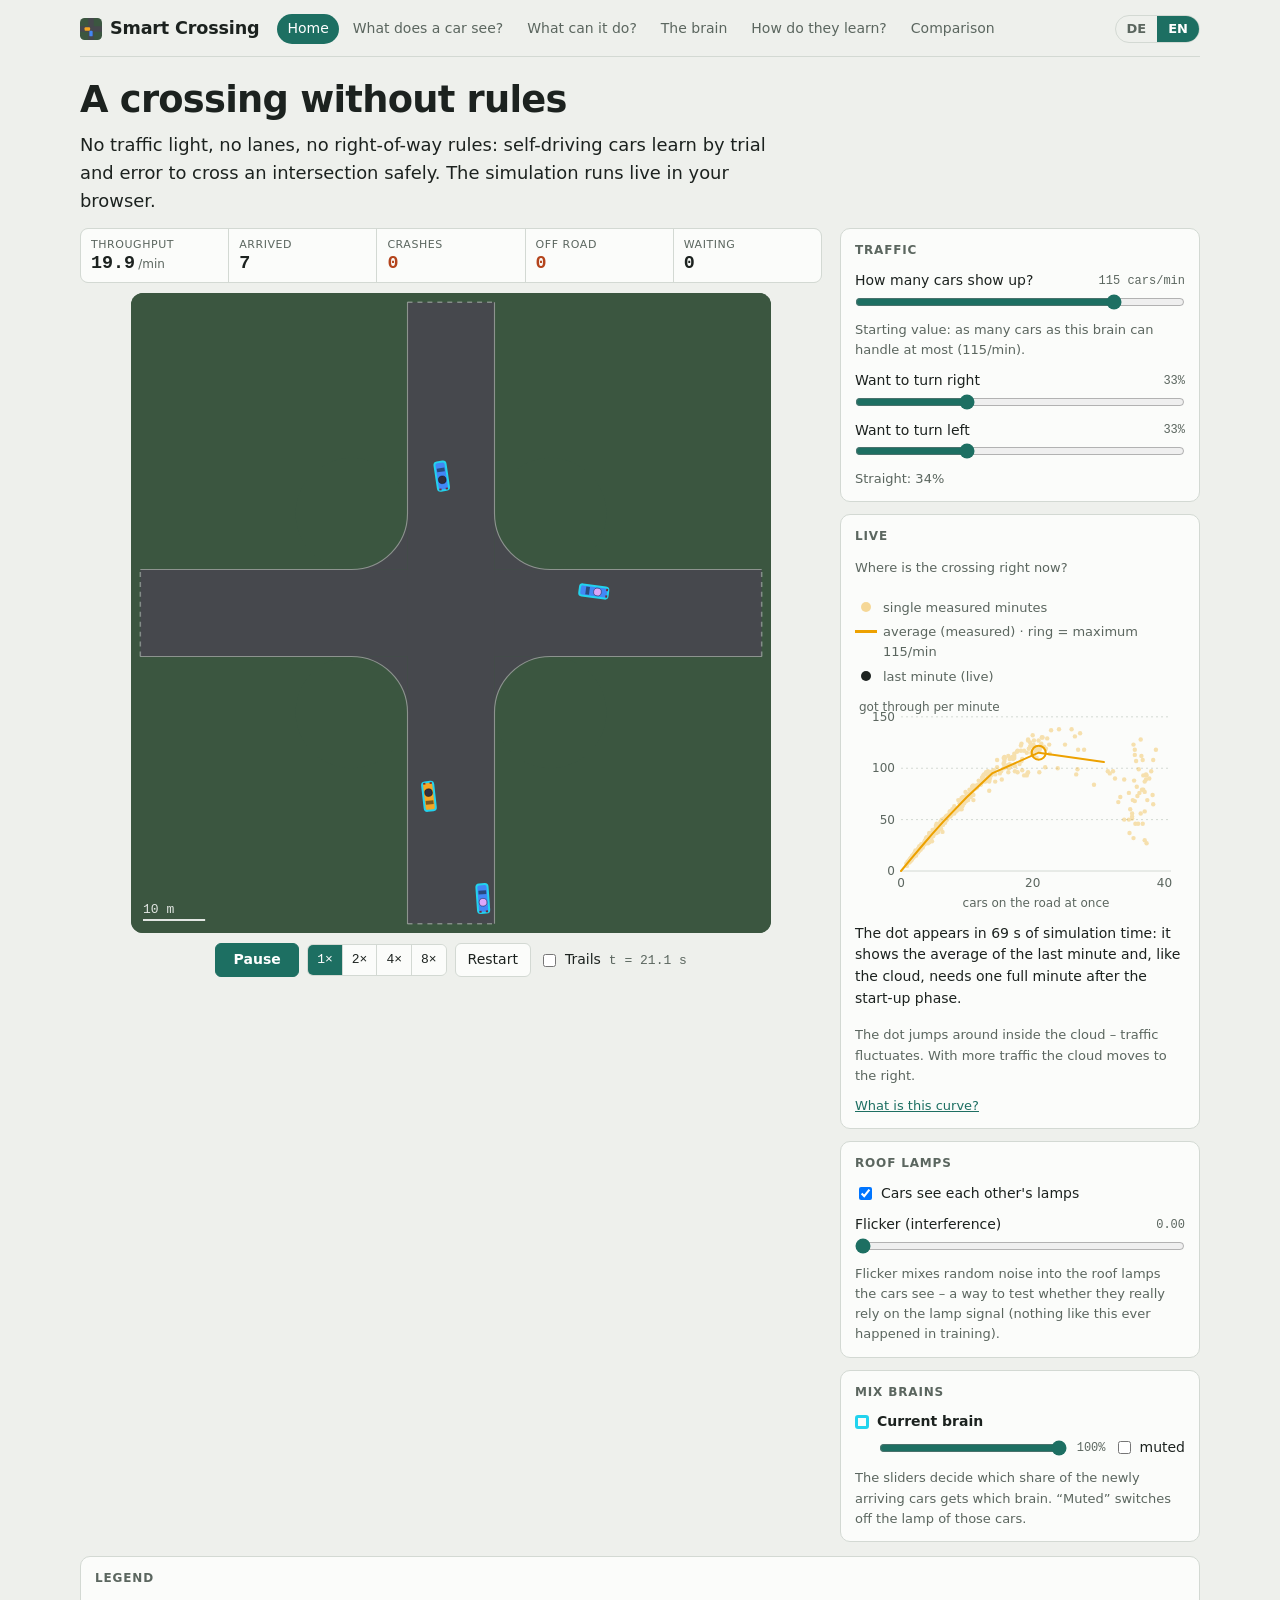
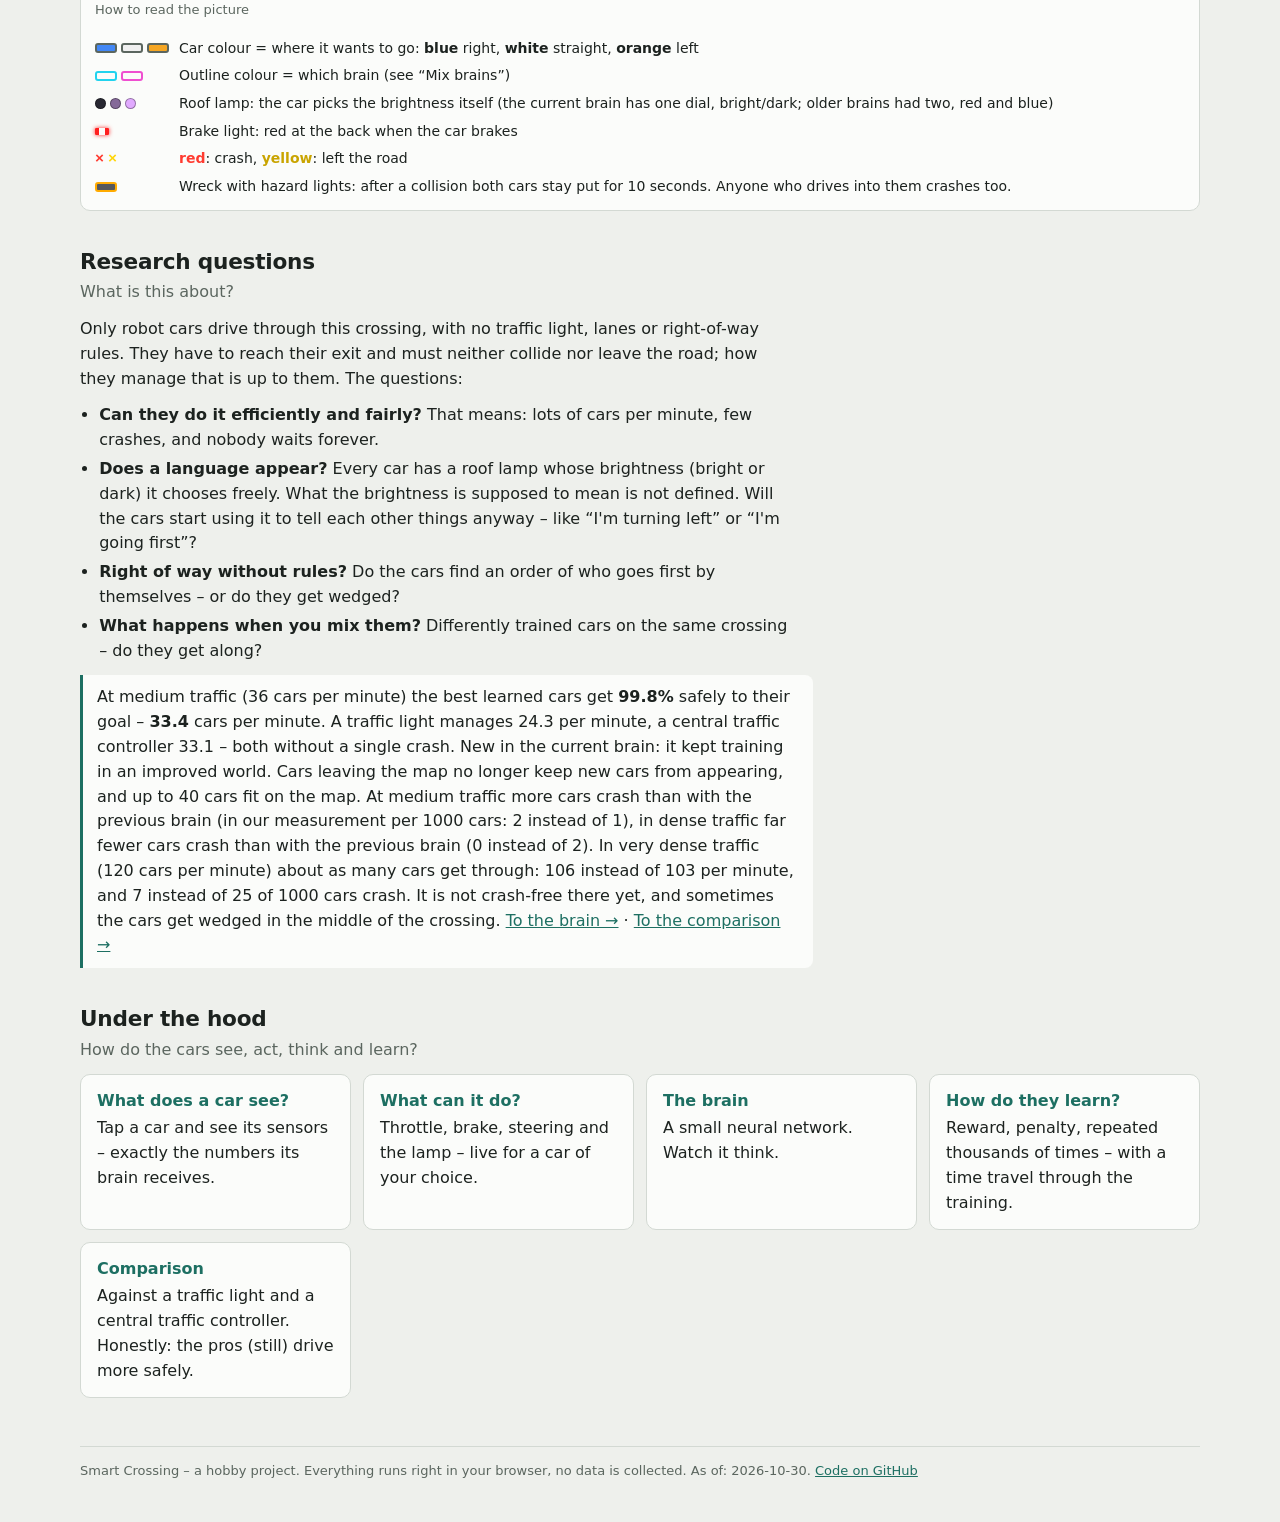
==== commit 113ef9e8: "Site /sehen: denser traffic (72 cars/min instead of 36) so more neighbours are around the followed c" ====
--- a/site/public/index.html
+++ b/site/public/index.html
@@ -6,7 +6,7 @@
 <title data-i18n="idx.smart-crossing">Smart Crossing</title>
 <meta data-i18n-attr="content=idx.meta-eine-kreuzung-ohne" name="description" content="Eine Kreuzung ohne Ampel, ohne Spuren, ohne Regeln: selbstfahrende Autos lernen, wie man heil durchkommt. Live im Browser.">
 <link rel="icon" href="favicon.svg" type="image/svg+xml">
-<link rel="stylesheet" href="css/site.css?v=f368fd11">
+<link rel="stylesheet" href="css/site.css?v=c7766df1">
 </head>
 <body data-page="start">
 <div class="wrap">
@@ -102,15 +102,15 @@
 </div>
 <footer data-i18n="footer">Smart Crossing – ein Hobbyprojekt. Alles läuft direkt in deinem Browser, es werden keine Daten gesammelt. Stand: 2026-10-30. <a href="https://github.com/Sipsipl/smartcrossing">Code auf GitHub</a></footer>
 </div>
-<script src="data/site-data.js?v=f368fd11"></script>
-<script src="js/i18n-de.js?v=f368fd11"></script>
-<script src="js/i18n-en.js?v=f368fd11"></script>
-<script src="js/i18n.js?v=f368fd11"></script>
-<script src="js/sim-config.js?v=f368fd11"></script>
-<script src="js/sim.js?v=f368fd11"></script>
-<script src="js/crossing.js?v=f368fd11"></script>
-<script src="js/charts.js?v=f368fd11"></script>
-<script src="js/fdwindow.js?v=f368fd11"></script>
-<script src="js/pages.js?v=f368fd11"></script>
+<script src="data/site-data.js?v=c7766df1"></script>
+<script src="js/i18n-de.js?v=c7766df1"></script>
+<script src="js/i18n-en.js?v=c7766df1"></script>
+<script src="js/i18n.js?v=c7766df1"></script>
+<script src="js/sim-config.js?v=c7766df1"></script>
+<script src="js/sim.js?v=c7766df1"></script>
+<script src="js/crossing.js?v=c7766df1"></script>
+<script src="js/charts.js?v=c7766df1"></script>
+<script src="js/fdwindow.js?v=c7766df1"></script>
+<script src="js/pages.js?v=c7766df1"></script>
 </body>
 </html>
